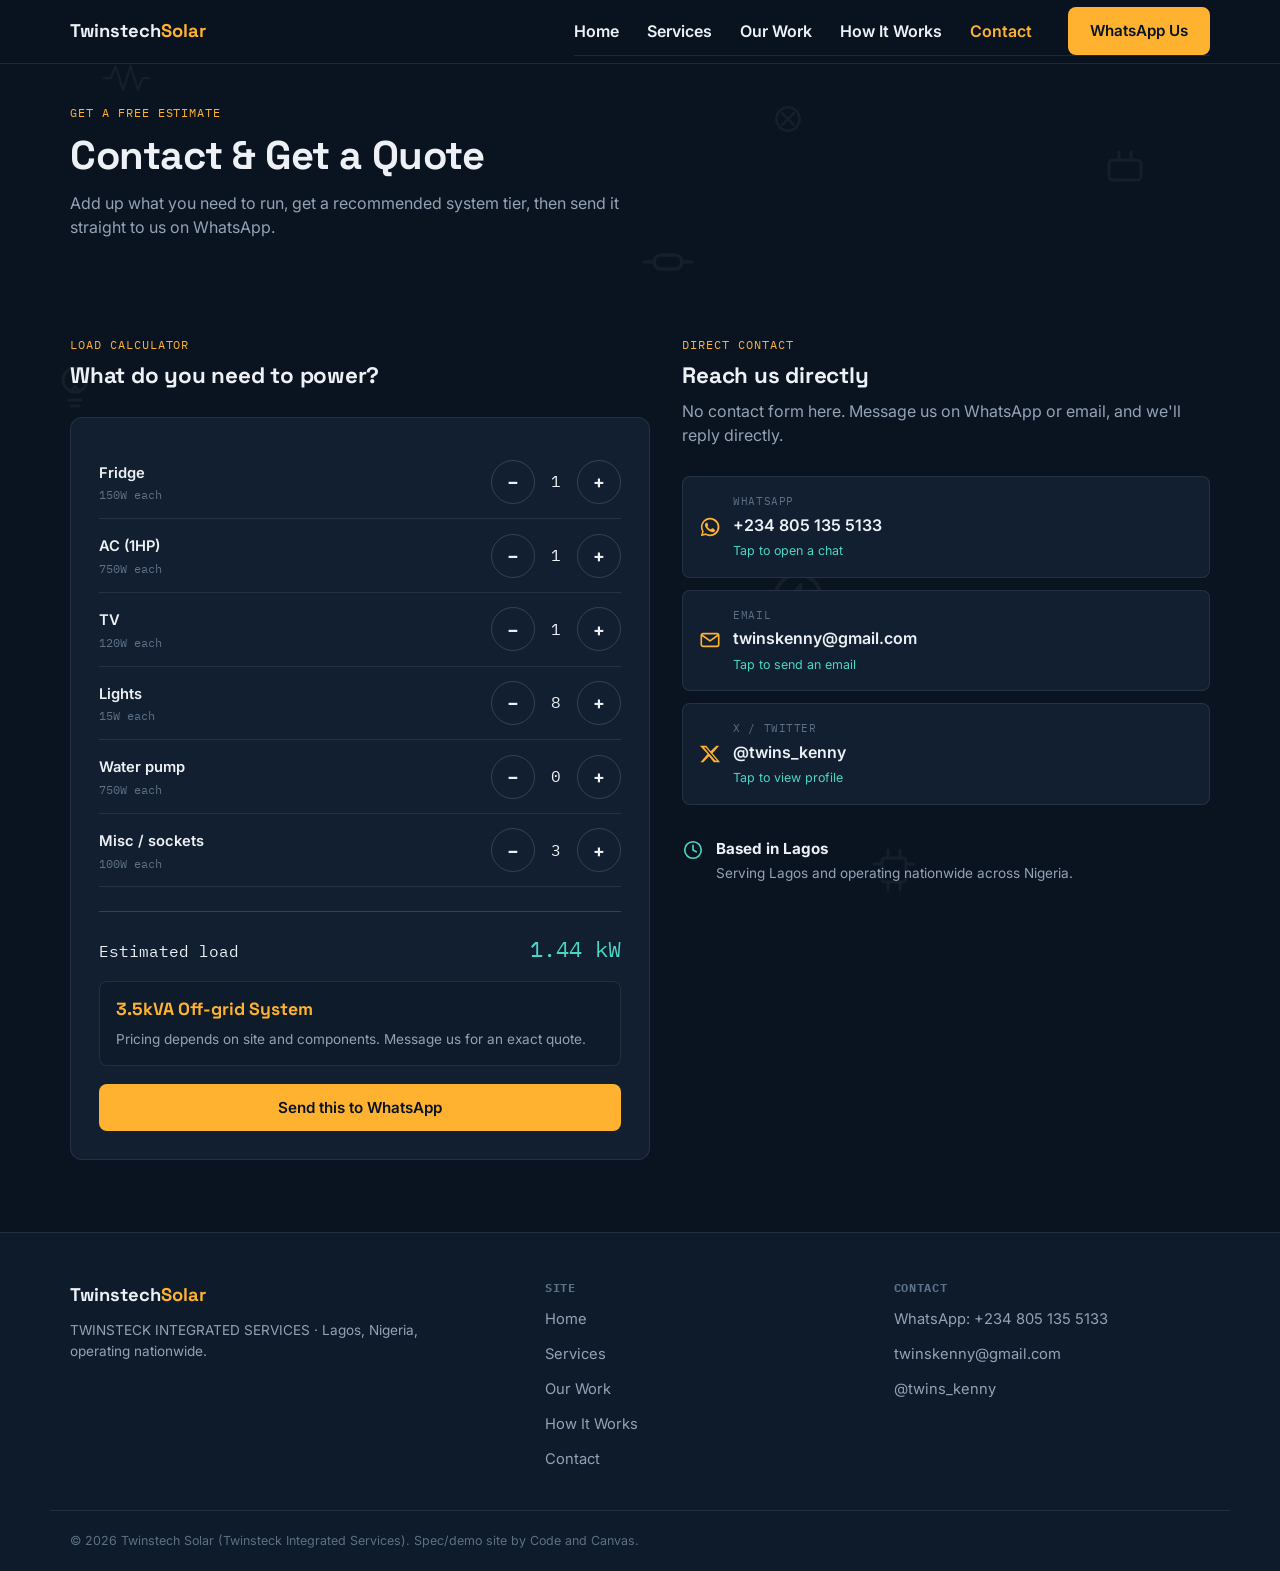
==== contact.html @ 8023ef83 "Initial commit: Twinstech Solar marketing site" ====
<!DOCTYPE html>
<html lang="en">
<head>
<meta charset="UTF-8">
<meta name="viewport" content="width=device-width, initial-scale=1.0">
<title>Contact & Get a Quote | Twinstech Solar</title>
<meta name="description" content="Get a free solar system estimate from Twinstech Solar. Use the load calculator to find your recommended system tier, then message us directly on WhatsApp.">
<link rel="canonical" href="contact.html">

<meta property="og:type" content="website">
<meta property="og:site_name" content="Twinstech Solar">
<meta property="og:title" content="Contact & Get a Quote | Twinstech Solar">
<meta property="og:description" content="Use the load calculator to find your recommended solar system, then message Twinstech Solar directly on WhatsApp.">
<meta name="twitter:card" content="summary">
<meta name="twitter:site" content="@twins_kenny">

<link rel="icon" type="image/svg+xml" href="assets/images/favicon.svg">
<link rel="preconnect" href="https://fonts.googleapis.com">
<link rel="preconnect" href="https://fonts.gstatic.com" crossorigin>
<link href="https://fonts.googleapis.com/css2?family=Space+Grotesk:wght@600;700&family=Inter:wght@400;500;600&family=IBM+Plex+Mono:wght@400;500&display=swap" rel="stylesheet">
<link rel="stylesheet" href="assets/css/styles.css">

<script type="application/ld+json">
{
  "@context": "https://schema.org",
  "@type": "LocalBusiness",
  "name": "Twinstech Solar",
  "alternateName": "Twinsteck Integrated Services",
  "telephone": "+2348051355133",
  "email": "twinskenny@gmail.com",
  "address": { "@type": "PostalAddress", "addressLocality": "Lagos", "addressCountry": "NG" },
  "areaServed": "NG",
  "sameAs": ["https://x.com/twins_kenny"]
}
</script>
</head>
<body>

<div class="bg-doodles" aria-hidden="true">
  <svg class="doodle" style="top:6%;left:8%;" viewBox="0 0 32 20" fill="none" stroke="currentColor" stroke-width="1.5" stroke-linecap="round" stroke-linejoin="round"><path d="M1 10h5l3-8 5 16 5-16 5 16 3-8h5"/></svg>
  <svg class="doodle" style="top:16%;left:86%;" viewBox="0 0 24 24" fill="none" stroke="currentColor" stroke-width="1.5" stroke-linecap="round" stroke-linejoin="round"><rect x="4" y="8" width="16" height="10" rx="2"/><path d="M9 8V4M15 8V4"/></svg>
  <svg class="doodle" style="top:40%;left:4%;" viewBox="0 0 24 24" fill="none" stroke="currentColor" stroke-width="1.5" stroke-linecap="round" stroke-linejoin="round"><circle cx="12" cy="10" r="6"/><path d="M9 20h6M10 23h4M10 16l2-3 2 3"/></svg>
  <svg class="doodle" style="top:55%;left:91%;" viewBox="0 0 24 24" fill="none" stroke="currentColor" stroke-width="1.5" stroke-linecap="round"><path d="M4 12h6M14 12h6"/><path d="M10 4v16M14 4v16"/></svg>
  <svg class="doodle" style="top:70%;left:9%;" viewBox="0 0 24 24" fill="none" stroke="currentColor" stroke-width="1.5" stroke-linecap="round"><path d="M3 12h7M10 12l7-5M17 12h4"/><circle cx="10" cy="12" r="1.4" fill="currentColor" stroke="none"/></svg>
  <svg class="doodle" style="top:80%;left:84%;" viewBox="0 0 24 24" fill="none" stroke="currentColor" stroke-width="1.5" stroke-linecap="round"><circle cx="12" cy="12" r="3"/><path d="M12 2v5M12 17v5M2 12h5M17 12h5"/></svg>
  <svg class="doodle" style="top:90%;left:22%;" viewBox="0 0 40 16" fill="none" stroke="currentColor" stroke-width="1.5" stroke-linecap="round"><path d="M1 8c3-6 5-6 8 0s5 6 8 0 5-6 8 0 5 6 8 0"/></svg>
  <svg class="doodle" style="top:94%;left:68%;" viewBox="0 0 24 24" fill="none" stroke="currentColor" stroke-width="1.5" stroke-linecap="round"><rect x="6" y="6" width="12" height="12" rx="1.5"/><path d="M6 9H2M6 15H2M22 9h-4M22 15h-4M9 6V2M15 6V2M9 22v-4M15 22v-4"/></svg>
  <svg class="doodle" style="top:26%;left:50%;width:56px;height:56px;" viewBox="0 0 24 24" fill="none" stroke="currentColor" stroke-width="1.5" stroke-linecap="round"><rect x="6" y="9" width="12" height="6" rx="3"/><path d="M2 12h4M18 12h4"/></svg>
  <svg class="doodle" style="top:48%;left:44%;width:40px;height:40px;" viewBox="0 0 24 24" fill="none" stroke="currentColor" stroke-width="1.5" stroke-linecap="round" stroke-linejoin="round"><rect x="7" y="4" width="10" height="16" rx="2"/><rect x="10" y="1.5" width="4" height="3" rx="1"/><path d="M9 9h6M9 13h6"/></svg>
  <svg class="doodle" style="top:63%;left:60%;width:60px;height:60px;" viewBox="0 0 24 24" fill="none" stroke="currentColor" stroke-width="1.5" stroke-linecap="round" stroke-linejoin="round"><circle cx="12" cy="12" r="9"/><path d="M13 7l-4 6h3l-1 4 5-7h-3z"/></svg>
  <svg class="doodle" style="top:11%;left:60%;width:40px;height:40px;" viewBox="0 0 24 24" fill="none" stroke="currentColor" stroke-width="1.5" stroke-linecap="round" stroke-linejoin="round"><circle cx="12" cy="12" r="7"/><path d="M8.5 8.5l7 7M8.5 15.5l7-7"/></svg>
</div>

<header class="site-header">
  <div class="container header-inner">
    <a href="index.html" class="wordmark">Twinstech<span class="wordmark-accent">Solar</span></a>
    <nav class="main-nav">
      <button class="nav-toggle" id="nav-toggle" aria-expanded="false" aria-controls="nav-menu" aria-label="Toggle menu">
        <span></span><span></span><span></span>
      </button>
      <ul class="nav-menu" id="nav-menu">
        <li><a href="index.html">Home</a></li>
        <li><a href="services.html">Services</a></li>
        <li><a href="our-work.html">Our Work</a></li>
        <li><a href="how-it-works.html">How It Works</a></li>
        <li><a href="contact.html" class="is-active">Contact</a></li>
        <li><a class="btn btn-whatsapp header-cta" href="https://wa.me/2348051355133" target="_blank" rel="noopener">WhatsApp Us</a></li>
      </ul>
    </nav>
  </div>
</header>

<main>

  <section class="page-hero">
    <div class="container">
      <div class="eyebrow">Get a free estimate</div>
      <h1>Contact & Get a Quote</h1>
      <p>Add up what you need to run, get a recommended system tier, then send it straight to us on WhatsApp.</p>
    </div>
  </section>

  <section>
    <div class="container">
      <div class="hero-grid" style="align-items:start;">

        <div>
          <div class="section-head">
            <div class="eyebrow mono">Load calculator</div>
            <h2 style="font-size:1.4rem;">What do you need to power?</h2>
          </div>

          <div class="calculator" id="calculator" data-phone="2348051355133">

            <div class="calc-row" data-key="fridge" data-watt="150" data-min="0" data-max="20">
              <div>
                <span class="calc-label">Fridge</span>
                <span class="calc-watt">150W each</span>
              </div>
              <div class="stepper">
                <button class="stepper-btn" data-action="dec" aria-label="Decrease fridge count">−</button>
                <span class="stepper-count" data-count>1</span>
                <button class="stepper-btn" data-action="inc" aria-label="Increase fridge count">+</button>
              </div>
            </div>

            <div class="calc-row" data-key="ac" data-watt="750" data-min="0" data-max="20">
              <div>
                <span class="calc-label">AC (1HP)</span>
                <span class="calc-watt">750W each</span>
              </div>
              <div class="stepper">
                <button class="stepper-btn" data-action="dec" aria-label="Decrease AC count">−</button>
                <span class="stepper-count" data-count>1</span>
                <button class="stepper-btn" data-action="inc" aria-label="Increase AC count">+</button>
              </div>
            </div>

            <div class="calc-row" data-key="tv" data-watt="120" data-min="0" data-max="20">
              <div>
                <span class="calc-label">TV</span>
                <span class="calc-watt">120W each</span>
              </div>
              <div class="stepper">
                <button class="stepper-btn" data-action="dec" aria-label="Decrease TV count">−</button>
                <span class="stepper-count" data-count>1</span>
                <button class="stepper-btn" data-action="inc" aria-label="Increase TV count">+</button>
              </div>
            </div>

            <div class="calc-row" data-key="light" data-watt="15" data-min="0" data-max="40">
              <div>
                <span class="calc-label">Lights</span>
                <span class="calc-watt">15W each</span>
              </div>
              <div class="stepper">
                <button class="stepper-btn" data-action="dec" aria-label="Decrease light count">−</button>
                <span class="stepper-count" data-count>8</span>
                <button class="stepper-btn" data-action="inc" aria-label="Increase light count">+</button>
              </div>
            </div>

            <div class="calc-row" data-key="pump" data-watt="750" data-min="0" data-max="10">
              <div>
                <span class="calc-label">Water pump</span>
                <span class="calc-watt">750W each</span>
              </div>
              <div class="stepper">
                <button class="stepper-btn" data-action="dec" aria-label="Decrease pump count">−</button>
                <span class="stepper-count" data-count>0</span>
                <button class="stepper-btn" data-action="inc" aria-label="Increase pump count">+</button>
              </div>
            </div>

            <div class="calc-row" data-key="misc" data-watt="100" data-min="0" data-max="20">
              <div>
                <span class="calc-label">Misc / sockets</span>
                <span class="calc-watt">100W each</span>
              </div>
              <div class="stepper">
                <button class="stepper-btn" data-action="dec" aria-label="Decrease misc count">−</button>
                <span class="stepper-count" data-count>3</span>
                <button class="stepper-btn" data-action="inc" aria-label="Increase misc count">+</button>
              </div>
            </div>

            <div class="calc-result">
              <div class="calc-result-total">
                <span>Estimated load</span>
                <span class="val mono"><span data-total-kw>0</span> kW</span>
              </div>
              <div class="calc-result-tier">
                <div class="tier-name" data-tier-name></div>
                <div class="tier-note" data-tier-note></div>
              </div>
              <a class="btn btn-primary btn-block" data-wa-link href="https://wa.me/2348051355133" target="_blank" rel="noopener">Send this to WhatsApp</a>
            </div>

          </div>
        </div>

        <div>
          <div class="section-head">
            <div class="eyebrow mono">Direct contact</div>
            <h2 style="font-size:1.4rem;">Reach us directly</h2>
            <p>No contact form here. Message us on WhatsApp or email, and we'll reply directly.</p>
          </div>

          <div class="contact-links">
            <a class="contact-link" href="https://wa.me/2348051355133" target="_blank" rel="noopener">
              <svg viewBox="0 0 24 24" fill="currentColor"><path d="M12 2a10 10 0 0 0-8.6 15L2 22l5.2-1.4A10 10 0 1 0 12 2Zm0 18.2a8.2 8.2 0 0 1-4.2-1.2l-.3-.2-3.1.8.8-3-.2-.3A8.2 8.2 0 1 1 12 20.2Zm4.5-6.1c-.2-.1-1.5-.7-1.7-.8-.2-.1-.4-.1-.6.1s-.7.8-.9 1c-.2.2-.3.2-.6.1a6.7 6.7 0 0 1-2-1.2 7.4 7.4 0 0 1-1.4-1.7c-.1-.2 0-.4.1-.5l.4-.5c.1-.1.2-.3.2-.4a.5.5 0 0 0 0-.5c-.1-.1-.6-1.4-.8-1.9-.2-.5-.4-.4-.6-.4h-.5a1 1 0 0 0-.7.3 3 3 0 0 0-.9 2.2c0 1.3.9 2.6 1.1 2.8.1.2 2 3 4.7 4.2a8 8 0 0 0 1.6.6 3.8 3.8 0 0 0 1.7.1c.5-.1 1.5-.6 1.7-1.2.2-.6.2-1.1.2-1.2-.1-.1-.3-.2-.5-.3Z"/></svg>
              <div>
                <span class="cl-label">WhatsApp</span>
                <span class="cl-value">+234 805 135 5133</span>
                <span class="cl-action">Tap to open a chat</span>
              </div>
            </a>
            <a class="contact-link" href="mailto:twinskenny@gmail.com">
              <svg viewBox="0 0 24 24" fill="none" stroke="currentColor" stroke-width="1.8" stroke-linecap="round" stroke-linejoin="round"><rect x="2.5" y="5" width="19" height="14" rx="2"/><path d="m3 6.5 9 6.5 9-6.5"/></svg>
              <div>
                <span class="cl-label">Email</span>
                <span class="cl-value">twinskenny@gmail.com</span>
                <span class="cl-action">Tap to send an email</span>
              </div>
            </a>
            <a class="contact-link" href="https://x.com/twins_kenny" target="_blank" rel="noopener">
              <svg viewBox="0 0 24 24" fill="currentColor"><path d="M18.9 3H22l-7.3 8.3L23 21h-6.8l-5.3-6.6L4.7 21H1.6l7.8-8.9L1 3h6.9l4.8 6.1L18.9 3Zm-1.2 16h1.9L7.4 5H5.4l12.3 14Z"/></svg>
              <div>
                <span class="cl-label">X / Twitter</span>
                <span class="cl-value">@twins_kenny</span>
                <span class="cl-action">Tap to view profile</span>
              </div>
            </a>
          </div>

          <div class="trust-item mt-32">
            <svg viewBox="0 0 24 24" fill="none" stroke="currentColor" stroke-width="1.8" stroke-linecap="round" stroke-linejoin="round"><circle cx="12" cy="12" r="9"/><path d="M12 7v5l3.5 2"/></svg>
            <div><strong>Based in Lagos</strong><span>Serving Lagos and operating nationwide across Nigeria.</span></div>
          </div>
        </div>

      </div>
    </div>
  </section>

</main>

<footer class="site-footer">
  <div class="container footer-inner">
    <div class="footer-brand">
      <a href="index.html" class="wordmark">Twinstech<span class="wordmark-accent">Solar</span></a>
      <p>TWINSTECK INTEGRATED SERVICES · Lagos, Nigeria, operating nationwide.</p>
    </div>
    <div class="footer-cols">
      <div class="footer-links">
        <h3>Site</h3>
        <ul>
          <li><a href="index.html">Home</a></li>
          <li><a href="services.html">Services</a></li>
          <li><a href="our-work.html">Our Work</a></li>
          <li><a href="how-it-works.html">How It Works</a></li>
          <li><a href="contact.html">Contact</a></li>
        </ul>
      </div>
      <div class="footer-contact">
        <h3>Contact</h3>
        <ul>
          <li><a href="https://wa.me/2348051355133" target="_blank" rel="noopener">WhatsApp: +234 805 135 5133</a></li>
          <li><a href="mailto:twinskenny@gmail.com">twinskenny@gmail.com</a></li>
          <li><a href="https://x.com/twins_kenny" target="_blank" rel="noopener">@twins_kenny</a></li>
        </ul>
      </div>
    </div>
  </div>
  <div class="container footer-bottom">
    <p>&copy; 2026 Twinstech Solar (Twinsteck Integrated Services). Spec/demo site by Code and Canvas.</p>
  </div>
</footer>

<a href="https://wa.me/2348051355133" class="sticky-whatsapp" target="_blank" rel="noopener">
  <svg viewBox="0 0 24 24" fill="currentColor"><path d="M12 2a10 10 0 0 0-8.6 15L2 22l5.2-1.4A10 10 0 1 0 12 2Zm0 18.2a8.2 8.2 0 0 1-4.2-1.2l-.3-.2-3.1.8.8-3-.2-.3A8.2 8.2 0 1 1 12 20.2Zm4.5-6.1c-.2-.1-1.5-.7-1.7-.8-.2-.1-.4-.1-.6.1s-.7.8-.9 1c-.2.2-.3.2-.6.1a6.7 6.7 0 0 1-2-1.2 7.4 7.4 0 0 1-1.4-1.7c-.1-.2 0-.4.1-.5l.4-.5c.1-.1.2-.3.2-.4a.5.5 0 0 0 0-.5c-.1-.1-.6-1.4-.8-1.9-.2-.5-.4-.4-.6-.4h-.5a1 1 0 0 0-.7.3 3 3 0 0 0-.9 2.2c0 1.3.9 2.6 1.1 2.8.1.2 2 3 4.7 4.2a8 8 0 0 0 1.6.6 3.8 3.8 0 0 0 1.7.1c.5-.1 1.5-.6 1.7-1.2.2-.6.2-1.1.2-1.2-.1-.1-.3-.2-.5-.3Z"/></svg>
  Chat on WhatsApp
</a>

<script src="assets/js/main.js"></script>
</body>
</html>
---- assets/css/styles.css ----
/* ===== Reset ===== */
*, *::before, *::after { box-sizing: border-box; }
html, body, h1, h2, h3, h4, p, ul, ol, li, figure, blockquote { margin: 0; padding: 0; }
ul, ol { list-style: none; }
img, svg { display: block; max-width: 100%; }
a { color: inherit; text-decoration: none; }
button { font: inherit; color: inherit; background: none; border: 0; cursor: pointer; }
input { font: inherit; }

/* ===== Tokens ===== */
:root {
  --night:       #0A1420;
  --night-2:     #0D1B2B;
  --panel:       #111F30;
  --panel-2:     #16283C;
  --line:        rgba(237,241,245,0.09);
  --line-strong: rgba(237,241,245,0.16);
  --amber:       #FFB230;
  --amber-deep:  #E8940F;
  --teal:        #48D6C6;
  --red:         #FF6B5E;
  --text:        #EDF1F5;
  --text-dim:    #93A2B6;
  --text-dimmer: #5E7086;

  --font-head: 'Space Grotesk', sans-serif;
  --font-body: 'Inter', sans-serif;
  --font-mono: 'IBM Plex Mono', monospace;

  --header-h: 64px;
  --sticky-wa-h: 56px;
  --radius: 12px;
  --radius-sm: 8px;
}

html { scroll-behavior: smooth; }

body {
  background: var(--night);
  color: var(--text);
  font-family: var(--font-body);
  font-size: 16px;
  line-height: 1.55;
  -webkit-font-smoothing: antialiased;
  padding-top: var(--header-h);
  padding-bottom: var(--sticky-wa-h);
}

@media (min-width: 820px) {
  body { padding-bottom: 0; }
}

h1, h2, h3, h4 {
  font-family: var(--font-head);
  font-weight: 700;
  line-height: 1.15;
  letter-spacing: -0.01em;
}

.eyebrow {
  font-family: var(--font-mono);
  font-size: 0.75rem;
  letter-spacing: 0.08em;
  text-transform: uppercase;
  color: var(--amber);
}

.mono { font-family: var(--font-mono); }

.container {
  width: 100%;
  max-width: 1180px;
  margin: 0 auto;
  padding: 0 20px;
}

section { padding: 48px 0; }

@media (min-width: 768px) {
  section { padding: 72px 0; }
}

.section-head { margin-bottom: 28px; max-width: 640px; }
.section-head h2 { font-size: 1.6rem; margin-top: 8px; }
.section-head p { color: var(--text-dim); margin-top: 10px; }

@media (min-width: 768px) {
  .section-head h2 { font-size: 2.1rem; }
}

/* ===== Buttons ===== */
.btn {
  display: inline-flex;
  align-items: center;
  justify-content: center;
  gap: 8px;
  min-height: 44px;
  padding: 12px 22px;
  border-radius: var(--radius-sm);
  font-weight: 600;
  font-size: 0.95rem;
  white-space: nowrap;
}

.btn-primary {
  background: var(--amber);
  color: var(--night);
}
.btn-primary:hover, .btn-primary:focus-visible { background: var(--amber-deep); }

.btn-ghost {
  background: transparent;
  border: 1px solid var(--line-strong);
  color: var(--text);
}
.btn-ghost:hover, .btn-ghost:focus-visible { border-color: var(--teal); color: var(--teal); }

.btn-whatsapp {
  background: var(--amber);
  color: var(--night);
}

.btn-block { width: 100%; }

/* ===== Background doodles ===== */
.bg-doodles {
  position: fixed;
  inset: 0;
  z-index: -1;
  pointer-events: none;
  overflow: hidden;
}
.bg-doodles .doodle {
  position: absolute;
  width: 48px;
  height: 48px;
  color: var(--text);
  opacity: 0.05;
}

/* ===== Header ===== */
.site-header {
  position: fixed;
  top: 0; left: 0; right: 0;
  height: var(--header-h);
  border-bottom: 1px solid var(--line);
  z-index: 100;
}
.site-header::before {
  content: '';
  position: absolute;
  inset: 0;
  background: rgba(10,20,32,0.92);
  backdrop-filter: blur(8px);
  z-index: -1;
}

.header-inner {
  height: 100%;
  display: flex;
  align-items: center;
  justify-content: space-between;
}

.wordmark {
  font-family: var(--font-head);
  font-weight: 700;
  font-size: 1.15rem;
  color: var(--text);
  white-space: nowrap;
}
.wordmark-accent { color: var(--amber); }

.nav-toggle {
  display: flex;
  flex-direction: column;
  justify-content: center;
  gap: 5px;
  width: 44px;
  height: 44px;
  align-items: center;
}
.nav-toggle span {
  display: block;
  width: 22px;
  height: 2px;
  background: var(--text);
  transition: transform .2s ease, opacity .2s ease;
}
.nav-toggle[aria-expanded="true"] span:nth-child(1) { transform: translateY(7px) rotate(45deg); }
.nav-toggle[aria-expanded="true"] span:nth-child(2) { opacity: 0; }
.nav-toggle[aria-expanded="true"] span:nth-child(3) { transform: translateY(-7px) rotate(-45deg); }

.main-nav { display: flex; align-items: center; }

.nav-menu {
  position: fixed;
  top: var(--header-h);
  left: 0; right: 0;
  max-height: calc(100vh - var(--header-h) - var(--sticky-wa-h));
  background: var(--night-2);
  display: flex;
  flex-direction: column;
  padding: 12px 20px 24px;
  gap: 4px;
  overflow-y: auto;
  border-bottom: 1px solid var(--line);
  transform: translateX(100%);
  transition: transform .25s ease;
}
.nav-menu.is-open { transform: translateX(0); }

.nav-menu a {
  display: block;
  padding: 14px 4px;
  min-height: 44px;
  display: flex;
  align-items: center;
  font-weight: 600;
  border-bottom: 1px solid var(--line);
}
.nav-menu a.is-active { color: var(--amber); }

.nav-menu a.header-cta {
  padding: 12px 22px;
  border-bottom: 0;
}
.nav-menu .header-cta { margin-top: 16px; }

@media (min-width: 820px) {
  body { padding-bottom: 0; }
  .nav-toggle { display: none; }
  .nav-menu {
    position: static;
    flex-direction: row;
    align-items: center;
    background: none;
    padding: 0;
    gap: 28px;
    transform: none;
    overflow: visible;
  }
  .nav-menu a:not(.header-cta) {
    border-bottom: 0;
    padding: 0;
    min-height: auto;
  }
  .nav-menu .header-cta { margin-top: 0; margin-left: 8px; }
}

/* ===== Sticky WhatsApp bar (mobile) ===== */
.sticky-whatsapp {
  position: fixed;
  bottom: 0; left: 0; right: 0;
  height: var(--sticky-wa-h);
  background: var(--amber);
  color: var(--night);
  display: flex;
  align-items: center;
  justify-content: center;
  gap: 10px;
  font-weight: 700;
  z-index: 100;
  border-top: 1px solid var(--amber-deep);
}
.sticky-whatsapp svg { width: 20px; height: 20px; }

@media (min-width: 820px) {
  .sticky-whatsapp { display: none; }
}

/* ===== Hero ===== */
.hero {
  padding-top: 40px;
  padding-bottom: 40px;
}
.hero-grid {
  display: grid;
  gap: 32px;
}
.hero h1 {
  font-size: 2.1rem;
  margin-top: 10px;
}
.hero-sub {
  color: var(--text-dim);
  margin-top: 14px;
  font-size: 1.05rem;
  max-width: 46ch;
}
.hero-ctas {
  display: flex;
  flex-wrap: wrap;
  gap: 12px;
  margin-top: 24px;
}

@media (min-width: 768px) {
  .hero h1 { font-size: 3rem; }
  .hero-grid { grid-template-columns: 1.1fr 1fr; align-items: center; }
}

/* ===== Featured project card (hero visual) ===== */
.featured-card {
  background: var(--panel);
  border: 1px solid var(--line);
  border-radius: var(--radius);
  overflow: hidden;
}
.featured-card .badge-row {
  display: flex;
  justify-content: space-between;
  align-items: center;
  padding: 14px 16px;
  border-top: 1px solid var(--line);
}

/* ===== Photo placeholder ===== */
.photo-placeholder {
  position: relative;
  display: flex;
  flex-direction: column;
  align-items: center;
  justify-content: center;
  gap: 8px;
  text-align: center;
  aspect-ratio: 4 / 3;
  border: 1.5px dashed var(--line-strong);
  border-radius: var(--radius-sm);
  background: var(--night-2);
  color: var(--text-dimmer);
  padding: 16px;
}
.photo-placeholder svg { width: 28px; height: 28px; color: var(--text-dimmer); }
.photo-placeholder .ph-caption {
  font-family: var(--font-mono);
  font-size: 0.7rem;
  line-height: 1.4;
  color: var(--text-dimmer);
}
.photo-placeholder .ph-tag {
  font-family: var(--font-mono);
  font-size: 0.62rem;
  letter-spacing: 0.06em;
  text-transform: uppercase;
  color: var(--text-dimmer);
  border: 1px solid var(--line-strong);
  border-radius: 100px;
  padding: 2px 8px;
  position: absolute;
  top: 10px;
  left: 10px;
}

.photo-gallery {
  display: grid;
  grid-template-columns: repeat(3, 1fr);
  gap: 8px;
}
.photo-gallery .photo-placeholder { aspect-ratio: 1 / 1; padding: 8px; }
.photo-gallery .photo-placeholder svg { width: 18px; height: 18px; }
.photo-gallery .ph-caption { display: none; }

/* ===== Trust strip ===== */
.trust-strip {
  padding: 28px 0;
  border-top: 1px solid var(--line);
  border-bottom: 1px solid var(--line);
}
.trust-grid {
  display: grid;
  grid-template-columns: 1fr;
  gap: 20px;
}
.trust-item {
  display: flex;
  gap: 12px;
  align-items: flex-start;
}
.trust-item svg { width: 22px; height: 22px; color: var(--teal); flex-shrink: 0; margin-top: 2px; }
.trust-item strong { display: block; font-size: 0.95rem; }
.trust-item span { color: var(--text-dim); font-size: 0.85rem; }

@media (min-width: 640px) {
  .trust-grid { grid-template-columns: repeat(2, 1fr); }
}
@media (min-width: 1024px) {
  .trust-grid { grid-template-columns: repeat(4, 1fr); }
}

/* ===== Breaker panel service grid ===== */
.breaker-panel {
  display: flex;
  flex-direction: column;
  gap: 10px;
}

.breaker-row {
  background: var(--panel);
  border: 1px solid var(--line);
  border-radius: var(--radius-sm);
  overflow: hidden;
}

.breaker-row-head {
  width: 100%;
  display: flex;
  align-items: center;
  gap: 14px;
  padding: 16px;
  min-height: 44px;
  text-align: left;
}

.breaker-num {
  font-family: var(--font-mono);
  font-size: 0.7rem;
  color: var(--text-dimmer);
  width: 22px;
  flex-shrink: 0;
}

.breaker-icon {
  width: 22px;
  height: 22px;
  color: var(--amber);
  flex-shrink: 0;
}

.breaker-thumb {
  width: 44px;
  height: 44px;
  border: 1px dashed var(--line-strong);
  border-radius: 6px;
  background: var(--night-2);
  color: var(--amber);
  display: flex;
  align-items: center;
  justify-content: center;
  flex-shrink: 0;
  overflow: hidden;
}
.breaker-thumb svg { width: 22px; height: 22px; }
.breaker-thumb img { width: 100%; height: 100%; object-fit: cover; }

.breaker-label {
  flex: 1;
  font-weight: 600;
  font-size: 0.98rem;
}

.breaker-switch {
  position: relative;
  width: 40px;
  height: 22px;
  border-radius: 100px;
  background: var(--amber);
  flex-shrink: 0;
}
.breaker-switch::after {
  content: '';
  position: absolute;
  top: 2px; right: 2px;
  width: 18px; height: 18px;
  border-radius: 50%;
  background: var(--night);
}

.breaker-chevron {
  width: 16px;
  height: 16px;
  color: var(--text-dimmer);
  transition: transform .2s ease;
  flex-shrink: 0;
}
.breaker-row[data-open="true"] .breaker-chevron { transform: rotate(180deg); }

.breaker-row-body {
  max-height: 0;
  overflow: hidden;
  transition: max-height .25s ease;
}
.breaker-row[data-open="true"] .breaker-row-body {
  max-height: 400px;
}
.breaker-row-body-inner {
  padding: 0 16px 18px 52px;
  color: var(--text-dim);
  font-size: 0.92rem;
}
.breaker-row-body-inner .breaker-tags {
  margin-top: 10px;
  display: flex;
  flex-wrap: wrap;
  gap: 6px;
}
.breaker-tag {
  font-family: var(--font-mono);
  font-size: 0.68rem;
  color: var(--teal);
  border: 1px solid var(--line-strong);
  border-radius: 100px;
  padding: 3px 9px;
}

.services-more {
  margin-top: 24px;
}

/* ===== Why grid ===== */
.why-grid {
  display: grid;
  grid-template-columns: 1fr;
  gap: 16px;
}
.why-card {
  background: var(--panel);
  border: 1px solid var(--line);
  border-radius: var(--radius);
  padding: 20px;
}
.why-card svg { width: 26px; height: 26px; color: var(--amber); }
.why-card h3 { font-size: 1.02rem; margin-top: 14px; }
.why-card p { color: var(--text-dim); font-size: 0.9rem; margin-top: 8px; }

@media (min-width: 640px) {
  .why-grid { grid-template-columns: repeat(2, 1fr); }
}
@media (min-width: 1024px) {
  .why-grid { grid-template-columns: repeat(4, 1fr); }
}

/* ===== Project cards ===== */
.project-grid {
  display: grid;
  grid-template-columns: 1fr;
  gap: 20px;
}
@media (min-width: 720px) {
  .project-grid { grid-template-columns: repeat(2, 1fr); }
}
@media (min-width: 1080px) {
  .project-grid.project-grid-3 { grid-template-columns: repeat(3, 1fr); }
}

.project-card {
  background: var(--panel);
  border: 1px solid var(--line);
  border-radius: var(--radius);
  overflow: hidden;
}
.project-card-body { padding: 18px; }
.project-loc {
  display: flex;
  justify-content: space-between;
  align-items: baseline;
  gap: 10px;
}
.project-loc h3 { font-size: 1.05rem; }
.project-badge {
  font-family: var(--font-mono);
  font-size: 0.72rem;
  color: var(--night);
  background: var(--amber);
  border-radius: 100px;
  padding: 3px 10px;
  white-space: nowrap;
}
.project-type {
  color: var(--text-dim);
  font-size: 0.85rem;
  margin-top: 2px;
}
.project-note {
  margin-top: 10px;
  font-size: 0.85rem;
  color: var(--teal);
  border-left: 2px solid var(--teal);
  padding-left: 10px;
}

/* ===== Spec-sheet log rows ===== */
.spec-sheet {
  margin-top: 14px;
  border-top: 1px solid var(--line);
  font-family: var(--font-mono);
  font-size: 0.8rem;
}
.spec-row {
  display: flex;
  justify-content: space-between;
  gap: 12px;
  padding: 8px 0;
  border-bottom: 1px solid var(--line);
  color: var(--text-dim);
}
.spec-row span:first-child { color: var(--text-dimmer); }
.spec-row span:last-child { color: var(--text); text-align: right; }

/* ===== Testimonials ===== */
.testimonial-grid {
  display: grid;
  grid-template-columns: 1fr;
  gap: 16px;
}
@media (min-width: 720px) {
  .testimonial-grid { grid-template-columns: repeat(3, 1fr); }
}
.testimonial-card {
  background: var(--panel-2);
  border: 1px dashed var(--line-strong);
  border-radius: var(--radius);
  padding: 20px;
}
.testimonial-quote {
  color: var(--text-dim);
  font-style: italic;
  font-size: 0.92rem;
}
.testimonial-who {
  display: flex;
  align-items: center;
  gap: 10px;
  margin-top: 16px;
}
.testimonial-avatar {
  width: 36px; height: 36px;
  border-radius: 50%;
  border: 1.5px dashed var(--line-strong);
  display: flex;
  align-items: center;
  justify-content: center;
  font-family: var(--font-mono);
  font-size: 0.7rem;
  color: var(--text-dimmer);
  flex-shrink: 0;
}
.testimonial-name {
  font-family: var(--font-mono);
  font-size: 0.75rem;
  color: var(--text-dimmer);
}

/* ===== CTA band ===== */
.cta-band {
  background: var(--panel);
  border: 1px solid var(--line);
  border-radius: var(--radius);
  padding: 36px 24px;
  text-align: center;
}
.cta-band h2 { font-size: 1.5rem; }
.cta-band p { color: var(--text-dim); margin-top: 10px; }
.cta-band .btn { margin-top: 20px; }

/* ===== Open items / to-confirm ===== */
.to-confirm {
  display: inline-block;
  font-family: var(--font-mono);
  font-size: 0.72rem;
  letter-spacing: 0.02em;
  color: var(--red);
  border: 1px solid rgba(255,107,94,0.35);
  background: rgba(255,107,94,0.08);
  border-radius: 4px;
  padding: 2px 8px;
  margin-left: 4px;
  white-space: nowrap;
  flex-shrink: 0;
}

/* ===== Open items (How It Works) ===== */
.open-items {
  display: flex;
  flex-direction: column;
  gap: 14px;
  max-width: 640px;
}
.open-item {
  background: var(--panel-2);
  border: 1px dashed var(--line-strong);
  border-radius: var(--radius);
  padding: 18px;
}
.open-item-head {
  display: flex;
  align-items: center;
  justify-content: space-between;
  gap: 10px;
}
.open-item-head h3 { font-size: 0.98rem; }
.open-item p {
  color: var(--text-dim);
  font-size: 0.88rem;
  margin-top: 8px;
}

/* ===== Process steps (How It Works) ===== */
.steps {
  display: flex;
  flex-direction: column;
  gap: 0;
}
.step {
  display: grid;
  grid-template-columns: 40px 1fr;
  gap: 16px;
  padding-bottom: 28px;
  position: relative;
}
.step:not(:last-child)::before {
  content: '';
  position: absolute;
  left: 19px;
  top: 40px;
  bottom: 0;
  width: 2px;
  background: var(--line-strong);
}
.step-num {
  width: 40px; height: 40px;
  border-radius: 50%;
  background: var(--panel);
  border: 1px solid var(--amber);
  color: var(--amber);
  font-family: var(--font-mono);
  font-weight: 600;
  display: flex;
  align-items: center;
  justify-content: center;
  flex-shrink: 0;
  z-index: 1;
}
.step h3 { font-size: 1.05rem; padding-top: 8px; }
.step p { color: var(--text-dim); margin-top: 6px; font-size: 0.92rem; }

.how-grid {
  display: grid;
  grid-template-columns: 1fr;
  gap: 40px;
  align-items: start;
}
.roadmap { display: none; }

@media (min-width: 1024px) {
  .how-grid { grid-template-columns: 1fr 1fr; }
  .roadmap {
    display: block;
    position: relative;
    height: 640px;
  }
}

.roadmap-path {
  position: absolute;
  inset: 0;
  width: 100%;
  height: 100%;
}

.roadmap-node {
  position: absolute;
  transform: translate(-50%, -50%);
  display: flex;
  align-items: center;
  gap: 10px;
}
.roadmap-node.right { flex-direction: row-reverse; }

.roadmap-num {
  width: 32px; height: 32px;
  border-radius: 50%;
  background: var(--panel);
  border: 1px solid var(--amber);
  color: var(--amber);
  font-weight: 600;
  font-size: 0.85rem;
  display: flex;
  align-items: center;
  justify-content: center;
  flex-shrink: 0;
}
.roadmap-label {
  font-family: var(--font-mono);
  font-size: 0.72rem;
  color: var(--text-dim);
  white-space: nowrap;
  background: var(--night);
  padding: 3px 8px;
  border-radius: 4px;
  border: 1px solid var(--line);
}

/* ===== Calculator ===== */
.calculator {
  background: var(--panel);
  border: 1px solid var(--line);
  border-radius: var(--radius);
  padding: 20px;
}
@media (min-width: 640px) {
  .calculator { padding: 28px; }
}

.calc-row {
  display: flex;
  align-items: center;
  justify-content: space-between;
  gap: 12px;
  padding: 14px 0;
  border-bottom: 1px solid var(--line);
}
.calc-row:last-of-type { border-bottom: 0; }
.calc-label { font-weight: 600; font-size: 0.92rem; }
.calc-watt {
  display: block;
  font-family: var(--font-mono);
  font-size: 0.72rem;
  color: var(--text-dimmer);
  margin-top: 2px;
}
.stepper {
  display: flex;
  align-items: center;
  gap: 10px;
  flex-shrink: 0;
}
.stepper-btn {
  width: 44px; height: 44px;
  min-height: 44px;
  border-radius: 50%;
  border: 1px solid var(--line-strong);
  font-size: 1.1rem;
  font-weight: 700;
  display: flex;
  align-items: center;
  justify-content: center;
  flex-shrink: 0;
}
.stepper-btn:active { background: var(--panel-2); }
.stepper-count {
  font-family: var(--font-mono);
  font-size: 1rem;
  width: 22px;
  text-align: center;
}

.calc-result {
  margin-top: 24px;
  padding-top: 20px;
  border-top: 1px solid var(--line-strong);
}
.calc-result-total {
  display: flex;
  justify-content: space-between;
  align-items: baseline;
  font-family: var(--font-mono);
}
.calc-result-total .val { font-size: 1.4rem; color: var(--teal); }
.calc-result-tier {
  margin-top: 14px;
  background: var(--night-2);
  border: 1px solid var(--line);
  border-radius: var(--radius-sm);
  padding: 14px 16px;
}
.calc-result-tier .tier-name { font-family: var(--font-head); font-weight: 700; color: var(--amber); font-size: 1.1rem; }
.calc-result-tier .tier-note { color: var(--text-dim); font-size: 0.85rem; margin-top: 6px; }
.calc-result .btn { margin-top: 18px; }

/* ===== Contact links ===== */
.contact-links {
  display: flex;
  flex-direction: column;
  gap: 12px;
}
.contact-link {
  display: flex;
  align-items: center;
  gap: 12px;
  background: var(--panel);
  border: 1px solid var(--line);
  border-radius: var(--radius-sm);
  padding: 16px;
  min-height: 44px;
}
.contact-link svg { width: 22px; height: 22px; color: var(--amber); flex-shrink: 0; }
.contact-link .cl-label { display: block; font-family: var(--font-mono); font-size: 0.7rem; color: var(--text-dimmer); text-transform: uppercase; letter-spacing: 0.05em; }
.contact-link .cl-value { display: block; font-weight: 600; margin-top: 2px; }
.contact-link .cl-action { display: block; font-size: 0.78rem; color: var(--teal); margin-top: 4px; }

/* ===== Footer ===== */
.site-footer {
  border-top: 1px solid var(--line);
  padding: 48px 0 20px;
  background: var(--night-2);
}
.footer-inner {
  display: grid;
  grid-template-columns: 1fr;
  gap: 28px;
}
.footer-cols {
  display: grid;
  grid-template-columns: 1fr 1fr;
  gap: 16px;
}
.footer-brand p {
  color: var(--text-dim);
  font-size: 0.85rem;
  margin-top: 10px;
  max-width: 40ch;
}
.footer-links h3, .footer-contact h3 {
  font-family: var(--font-mono);
  font-size: 0.66rem;
  text-transform: uppercase;
  letter-spacing: 0.06em;
  color: var(--text-dimmer);
  margin-bottom: 10px;
}
.footer-links ul, .footer-contact ul {
  display: flex;
  flex-direction: column;
  gap: 8px;
}
.footer-links a, .footer-contact a { color: var(--text-dim); font-size: 0.82rem; }
.footer-links a:hover, .footer-contact a:hover { color: var(--teal); }

.footer-bottom {
  margin-top: 40px;
  padding-top: 20px;
  border-top: 1px solid var(--line);
  color: var(--text-dimmer);
  font-size: 0.78rem;
}

@media (min-width: 720px) {
  .footer-inner { grid-template-columns: 1.4fr 1fr 1fr; gap: 32px; }
  .footer-cols { display: contents; }
  .footer-links h3, .footer-contact h3 { font-size: 0.72rem; margin-bottom: 12px; }
  .footer-links ul, .footer-contact ul { gap: 10px; }
  .footer-links a, .footer-contact a { font-size: 0.92rem; }
}

/* ===== Page hero (interior pages) ===== */
.page-hero {
  padding-top: 40px;
  padding-bottom: 24px;
}
.page-hero h1 { font-size: 1.9rem; margin-top: 10px; }
.page-hero p { color: var(--text-dim); margin-top: 12px; max-width: 60ch; }

@media (min-width: 768px) {
  .page-hero h1 { font-size: 2.5rem; }
}

/* ===== Utility ===== */
.stack-gap-lg { display: flex; flex-direction: column; gap: 40px; }
.text-center { text-align: center; }
.mt-32 { margin-top: 32px; }
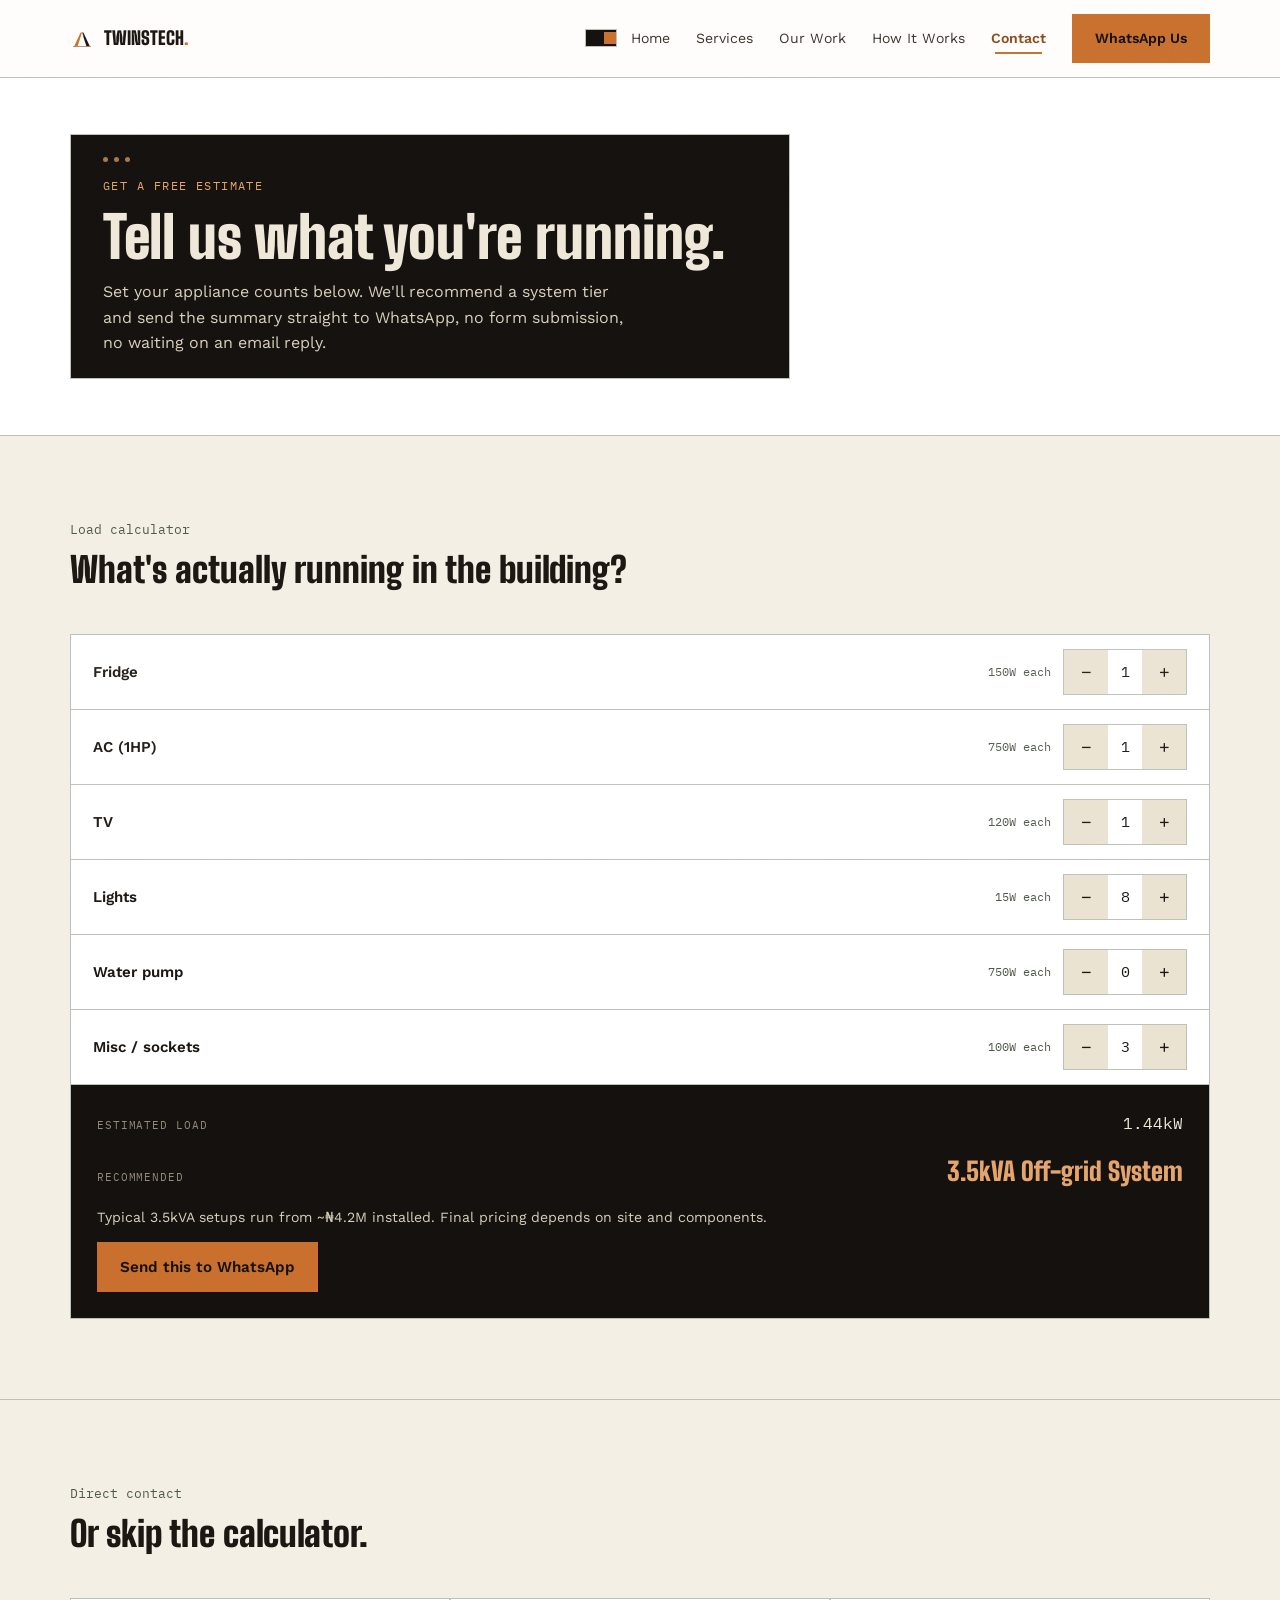
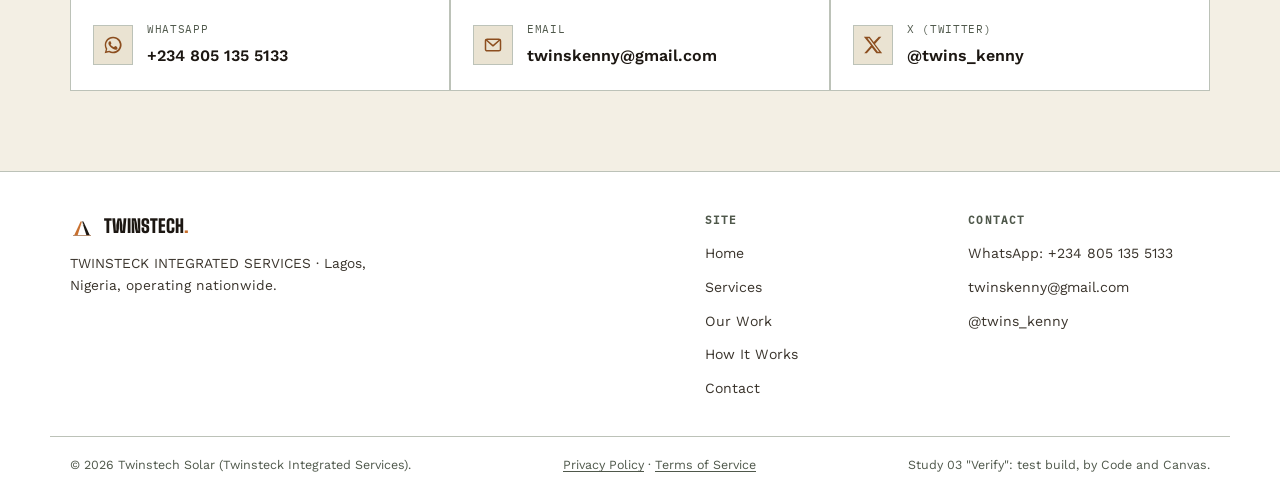
==== commit 3060c736: "Promote study-03-verify (finished site) to repo root; drop superseded draft pages" ====
--- a/contact.html
+++ b/contact.html
@@ -2,58 +2,68 @@
 <html lang="en">
 <head>
 <meta charset="UTF-8">
+<script src="assets/js/theme-init.js"></script>
 <meta name="viewport" content="width=device-width, initial-scale=1.0">
-<title>Contact & Get a Quote | Twinstech Solar</title>
-<meta name="description" content="Get a free solar system estimate from Twinstech Solar. Use the load calculator to find your recommended system tier, then message us directly on WhatsApp.">
-<link rel="canonical" href="contact.html">
-
+<link rel="preload" href="assets/fonts/bigshoulders-900.woff2" as="font" type="font/woff2" crossorigin>
+<link rel="preload" href="assets/fonts/worksans-400.woff2" as="font" type="font/woff2" crossorigin>
+<link rel="preload" href="assets/fonts/plexmono-400.woff2" as="font" type="font/woff2" crossorigin>
+<meta name="robots" content="noindex,nofollow">
+<title>Contact | Twinstech Solar (Study 03, test build)</title>
+<meta name="description" content="Get a free load estimate from Twinstech Solar, or message us directly on WhatsApp, email, or X.">
+<link rel="canonical" href="https://twinstech-solar.example/contact.html">
 <meta property="og:type" content="website">
+<meta property="og:url" content="https://twinstech-solar.example/contact.html">
+<meta property="og:title" content="Contact | Twinstech Solar">
+<meta property="og:description" content="Get a free load estimate from Twinstech Solar, or message us directly on WhatsApp, email, or X.">
+<meta property="og:image" content="https://twinstech-solar.example/assets/images/project-enugu.jpg">
 <meta property="og:site_name" content="Twinstech Solar">
-<meta property="og:title" content="Contact & Get a Quote | Twinstech Solar">
-<meta property="og:description" content="Use the load calculator to find your recommended solar system, then message Twinstech Solar directly on WhatsApp.">
-<meta name="twitter:card" content="summary">
-<meta name="twitter:site" content="@twins_kenny">
-
-<link rel="icon" type="image/svg+xml" href="assets/images/favicon.svg">
-<link rel="preconnect" href="https://fonts.googleapis.com">
-<link rel="preconnect" href="https://fonts.gstatic.com" crossorigin>
-<link href="https://fonts.googleapis.com/css2?family=Space+Grotesk:wght@600;700&family=Inter:wght@400;500;600&family=IBM+Plex+Mono:wght@400;500&display=swap" rel="stylesheet">
-<link rel="stylesheet" href="assets/css/styles.css">
-
+<meta property="og:locale" content="en_NG">
+<meta name="twitter:card" content="summary_large_image">
+<meta name="twitter:title" content="Contact | Twinstech Solar">
+<meta name="twitter:description" content="Get a free load estimate from Twinstech Solar, or message us directly on WhatsApp, email, or X.">
+<meta name="twitter:image" content="https://twinstech-solar.example/assets/images/project-enugu.jpg">
 <script type="application/ld+json">
 {
   "@context": "https://schema.org",
   "@type": "LocalBusiness",
   "name": "Twinstech Solar",
   "alternateName": "Twinsteck Integrated Services",
+  "image": "https://twinstech-solar.example/assets/images/project-enugu.jpg",
+  "url": "https://twinstech-solar.example/",
   "telephone": "+2348051355133",
   "email": "twinskenny@gmail.com",
   "address": { "@type": "PostalAddress", "addressLocality": "Lagos", "addressCountry": "NG" },
   "areaServed": "NG",
-  "sameAs": ["https://x.com/twins_kenny"]
+  "sameAs": ["https://x.com/twins_kenny"],
+  "hasOfferCatalog": {
+    "@type": "OfferCatalog",
+    "name": "Services",
+    "itemListElement": [
+      { "@type": "Offer", "itemOffered": { "@type": "Service", "name": "Solar power systems" } },
+      { "@type": "Offer", "itemOffered": { "@type": "Service", "name": "Inverters & battery storage" } },
+      { "@type": "Offer", "itemOffered": { "@type": "Service", "name": "Solar panels" } },
+      { "@type": "Offer", "itemOffered": { "@type": "Service", "name": "Electrical installations" } },
+      { "@type": "Offer", "itemOffered": { "@type": "Service", "name": "CCTV & security camera systems" } },
+      { "@type": "Offer", "itemOffered": { "@type": "Service", "name": "Satellite TV installation" } }
+    ]
+  }
 }
 </script>
+<link rel="icon" type="image/svg+xml" href="assets/images/logo-mark.svg">
+<link rel="stylesheet" href="assets/css/style.css">
 </head>
 <body>
 
-<div class="bg-doodles" aria-hidden="true">
-  <svg class="doodle" style="top:6%;left:8%;" viewBox="0 0 32 20" fill="none" stroke="currentColor" stroke-width="1.5" stroke-linecap="round" stroke-linejoin="round"><path d="M1 10h5l3-8 5 16 5-16 5 16 3-8h5"/></svg>
-  <svg class="doodle" style="top:16%;left:86%;" viewBox="0 0 24 24" fill="none" stroke="currentColor" stroke-width="1.5" stroke-linecap="round" stroke-linejoin="round"><rect x="4" y="8" width="16" height="10" rx="2"/><path d="M9 8V4M15 8V4"/></svg>
-  <svg class="doodle" style="top:40%;left:4%;" viewBox="0 0 24 24" fill="none" stroke="currentColor" stroke-width="1.5" stroke-linecap="round" stroke-linejoin="round"><circle cx="12" cy="10" r="6"/><path d="M9 20h6M10 23h4M10 16l2-3 2 3"/></svg>
-  <svg class="doodle" style="top:55%;left:91%;" viewBox="0 0 24 24" fill="none" stroke="currentColor" stroke-width="1.5" stroke-linecap="round"><path d="M4 12h6M14 12h6"/><path d="M10 4v16M14 4v16"/></svg>
-  <svg class="doodle" style="top:70%;left:9%;" viewBox="0 0 24 24" fill="none" stroke="currentColor" stroke-width="1.5" stroke-linecap="round"><path d="M3 12h7M10 12l7-5M17 12h4"/><circle cx="10" cy="12" r="1.4" fill="currentColor" stroke="none"/></svg>
-  <svg class="doodle" style="top:80%;left:84%;" viewBox="0 0 24 24" fill="none" stroke="currentColor" stroke-width="1.5" stroke-linecap="round"><circle cx="12" cy="12" r="3"/><path d="M12 2v5M12 17v5M2 12h5M17 12h5"/></svg>
-  <svg class="doodle" style="top:90%;left:22%;" viewBox="0 0 40 16" fill="none" stroke="currentColor" stroke-width="1.5" stroke-linecap="round"><path d="M1 8c3-6 5-6 8 0s5 6 8 0 5-6 8 0 5 6 8 0"/></svg>
-  <svg class="doodle" style="top:94%;left:68%;" viewBox="0 0 24 24" fill="none" stroke="currentColor" stroke-width="1.5" stroke-linecap="round"><rect x="6" y="6" width="12" height="12" rx="1.5"/><path d="M6 9H2M6 15H2M22 9h-4M22 15h-4M9 6V2M15 6V2M9 22v-4M15 22v-4"/></svg>
-  <svg class="doodle" style="top:26%;left:50%;width:56px;height:56px;" viewBox="0 0 24 24" fill="none" stroke="currentColor" stroke-width="1.5" stroke-linecap="round"><rect x="6" y="9" width="12" height="6" rx="3"/><path d="M2 12h4M18 12h4"/></svg>
-  <svg class="doodle" style="top:48%;left:44%;width:40px;height:40px;" viewBox="0 0 24 24" fill="none" stroke="currentColor" stroke-width="1.5" stroke-linecap="round" stroke-linejoin="round"><rect x="7" y="4" width="10" height="16" rx="2"/><rect x="10" y="1.5" width="4" height="3" rx="1"/><path d="M9 9h6M9 13h6"/></svg>
-  <svg class="doodle" style="top:63%;left:60%;width:60px;height:60px;" viewBox="0 0 24 24" fill="none" stroke="currentColor" stroke-width="1.5" stroke-linecap="round" stroke-linejoin="round"><circle cx="12" cy="12" r="9"/><path d="M13 7l-4 6h3l-1 4 5-7h-3z"/></svg>
-  <svg class="doodle" style="top:11%;left:60%;width:40px;height:40px;" viewBox="0 0 24 24" fill="none" stroke="currentColor" stroke-width="1.5" stroke-linecap="round" stroke-linejoin="round"><circle cx="12" cy="12" r="7"/><path d="M8.5 8.5l7 7M8.5 15.5l7-7"/></svg>
-</div>
-
 <header class="site-header">
   <div class="container header-inner">
-    <a href="index.html" class="wordmark">Twinstech<span class="wordmark-accent">Solar</span></a>
+    <a href="index.html" class="brand-lockup">
+      <img src="assets/images/logo-mark.svg" alt="" data-logo>
+      <span class="wordmark">TWINSTECH<span class="accent-dot">.</span></span>
+    </a>
+    <div class="header-controls">
+      <button class="theme-toggle" id="theme-toggle" type="button" aria-label="Toggle light mode" aria-pressed="false">
+        <span class="tt-track"><span class="tt-thumb"></span></span>
+      </button>
     <nav class="main-nav">
       <button class="nav-toggle" id="nav-toggle" aria-expanded="false" aria-controls="nav-menu" aria-label="Toggle menu">
         <span></span><span></span><span></span>
@@ -67,158 +77,143 @@
         <li><a class="btn btn-whatsapp header-cta" href="https://wa.me/2348051355133" target="_blank" rel="noopener">WhatsApp Us</a></li>
       </ul>
     </nav>
+    </div>
   </div>
 </header>
 
 <main>
 
-  <section class="page-hero">
+  <section class="page-header">
     <div class="container">
-      <div class="eyebrow">Get a free estimate</div>
-      <h1>Contact & Get a Quote</h1>
-      <p>Add up what you need to run, get a recommended system tier, then send it straight to us on WhatsApp.</p>
+      <div class="plate">
+        <div class="rivets"><span></span><span></span><span></span></div>
+        <p class="eyebrow">Get a free estimate</p>
+        <h1>Tell us what you're running.</h1>
+        <p class="hero-sub">Set your appliance counts below. We'll recommend a system tier and send the summary straight to WhatsApp, no form submission, no waiting on an email reply.</p>
+      </div>
     </div>
   </section>
 
   <section>
     <div class="container">
-      <div class="hero-grid" style="align-items:start;">
-
-        <div>
-          <div class="section-head">
-            <div class="eyebrow mono">Load calculator</div>
-            <h2 style="font-size:1.4rem;">What do you need to power?</h2>
+      <div class="section-head">
+        <div class="head-text">
+          <span class="section-index mono">Load calculator</span>
+          <h2>What's actually running in the building?</h2>
+        </div>
+      </div>
+
+      <div class="calc-panel" id="calculator" data-phone="2348051355133">
+        <div class="calc-row" data-key="fridge" data-watt="150" data-min="0" data-max="10">
+          <span class="cr-label">Fridge</span>
+          <span class="cr-watt mono">150W each</span>
+          <span class="stepper">
+            <button class="stepper-btn" data-action="dec" aria-label="Decrease fridge count">&minus;</button>
+            <span class="stepper-count" data-count>1</span>
+            <button class="stepper-btn" data-action="inc" aria-label="Increase fridge count">+</button>
+          </span>
+        </div>
+        <div class="calc-row" data-key="ac" data-watt="750" data-min="0" data-max="10">
+          <span class="cr-label">AC (1HP)</span>
+          <span class="cr-watt mono">750W each</span>
+          <span class="stepper">
+            <button class="stepper-btn" data-action="dec" aria-label="Decrease AC count">&minus;</button>
+            <span class="stepper-count" data-count>1</span>
+            <button class="stepper-btn" data-action="inc" aria-label="Increase AC count">+</button>
+          </span>
+        </div>
+        <div class="calc-row" data-key="tv" data-watt="120" data-min="0" data-max="10">
+          <span class="cr-label">TV</span>
+          <span class="cr-watt mono">120W each</span>
+          <span class="stepper">
+            <button class="stepper-btn" data-action="dec" aria-label="Decrease TV count">&minus;</button>
+            <span class="stepper-count" data-count>1</span>
+            <button class="stepper-btn" data-action="inc" aria-label="Increase TV count">+</button>
+          </span>
+        </div>
+        <div class="calc-row" data-key="light" data-watt="15" data-min="0" data-max="40">
+          <span class="cr-label">Lights</span>
+          <span class="cr-watt mono">15W each</span>
+          <span class="stepper">
+            <button class="stepper-btn" data-action="dec" aria-label="Decrease light count">&minus;</button>
+            <span class="stepper-count" data-count>8</span>
+            <button class="stepper-btn" data-action="inc" aria-label="Increase light count">+</button>
+          </span>
+        </div>
+        <div class="calc-row" data-key="pump" data-watt="750" data-min="0" data-max="5">
+          <span class="cr-label">Water pump</span>
+          <span class="cr-watt mono">750W each</span>
+          <span class="stepper">
+            <button class="stepper-btn" data-action="dec" aria-label="Decrease pump count">&minus;</button>
+            <span class="stepper-count" data-count>0</span>
+            <button class="stepper-btn" data-action="inc" aria-label="Increase pump count">+</button>
+          </span>
+        </div>
+        <div class="calc-row" data-key="misc" data-watt="100" data-min="0" data-max="20">
+          <span class="cr-label">Misc / sockets</span>
+          <span class="cr-watt mono">100W each</span>
+          <span class="stepper">
+            <button class="stepper-btn" data-action="dec" aria-label="Decrease misc count">&minus;</button>
+            <span class="stepper-count" data-count>3</span>
+            <button class="stepper-btn" data-action="inc" aria-label="Increase misc count">+</button>
+          </span>
+        </div>
+
+        <div class="calc-result">
+          <div class="calc-result-row">
+            <span class="cr-k">Estimated load</span>
+            <span class="cr-v"><span data-total-kw>0.00</span>kW</span>
           </div>
-
-          <div class="calculator" id="calculator" data-phone="2348051355133">
-
-            <div class="calc-row" data-key="fridge" data-watt="150" data-min="0" data-max="20">
-              <div>
-                <span class="calc-label">Fridge</span>
-                <span class="calc-watt">150W each</span>
-              </div>
-              <div class="stepper">
-                <button class="stepper-btn" data-action="dec" aria-label="Decrease fridge count">−</button>
-                <span class="stepper-count" data-count>1</span>
-                <button class="stepper-btn" data-action="inc" aria-label="Increase fridge count">+</button>
-              </div>
-            </div>
-
-            <div class="calc-row" data-key="ac" data-watt="750" data-min="0" data-max="20">
-              <div>
-                <span class="calc-label">AC (1HP)</span>
-                <span class="calc-watt">750W each</span>
-              </div>
-              <div class="stepper">
-                <button class="stepper-btn" data-action="dec" aria-label="Decrease AC count">−</button>
-                <span class="stepper-count" data-count>1</span>
-                <button class="stepper-btn" data-action="inc" aria-label="Increase AC count">+</button>
-              </div>
-            </div>
-
-            <div class="calc-row" data-key="tv" data-watt="120" data-min="0" data-max="20">
-              <div>
-                <span class="calc-label">TV</span>
-                <span class="calc-watt">120W each</span>
-              </div>
-              <div class="stepper">
-                <button class="stepper-btn" data-action="dec" aria-label="Decrease TV count">−</button>
-                <span class="stepper-count" data-count>1</span>
-                <button class="stepper-btn" data-action="inc" aria-label="Increase TV count">+</button>
-              </div>
-            </div>
-
-            <div class="calc-row" data-key="light" data-watt="15" data-min="0" data-max="40">
-              <div>
-                <span class="calc-label">Lights</span>
-                <span class="calc-watt">15W each</span>
-              </div>
-              <div class="stepper">
-                <button class="stepper-btn" data-action="dec" aria-label="Decrease light count">−</button>
-                <span class="stepper-count" data-count>8</span>
-                <button class="stepper-btn" data-action="inc" aria-label="Increase light count">+</button>
-              </div>
-            </div>
-
-            <div class="calc-row" data-key="pump" data-watt="750" data-min="0" data-max="10">
-              <div>
-                <span class="calc-label">Water pump</span>
-                <span class="calc-watt">750W each</span>
-              </div>
-              <div class="stepper">
-                <button class="stepper-btn" data-action="dec" aria-label="Decrease pump count">−</button>
-                <span class="stepper-count" data-count>0</span>
-                <button class="stepper-btn" data-action="inc" aria-label="Increase pump count">+</button>
-              </div>
-            </div>
-
-            <div class="calc-row" data-key="misc" data-watt="100" data-min="0" data-max="20">
-              <div>
-                <span class="calc-label">Misc / sockets</span>
-                <span class="calc-watt">100W each</span>
-              </div>
-              <div class="stepper">
-                <button class="stepper-btn" data-action="dec" aria-label="Decrease misc count">−</button>
-                <span class="stepper-count" data-count>3</span>
-                <button class="stepper-btn" data-action="inc" aria-label="Increase misc count">+</button>
-              </div>
-            </div>
-
-            <div class="calc-result">
-              <div class="calc-result-total">
-                <span>Estimated load</span>
-                <span class="val mono"><span data-total-kw>0</span> kW</span>
-              </div>
-              <div class="calc-result-tier">
-                <div class="tier-name" data-tier-name></div>
-                <div class="tier-note" data-tier-note></div>
-              </div>
-              <a class="btn btn-primary btn-block" data-wa-link href="https://wa.me/2348051355133" target="_blank" rel="noopener">Send this to WhatsApp</a>
-            </div>
-
+          <div class="calc-result-row">
+            <span class="cr-k">Recommended</span>
+            <span class="calc-tier" data-tier-name>&nbsp;</span>
           </div>
-        </div>
-
-        <div>
-          <div class="section-head">
-            <div class="eyebrow mono">Direct contact</div>
-            <h2 style="font-size:1.4rem;">Reach us directly</h2>
-            <p>No contact form here. Message us on WhatsApp or email, and we'll reply directly.</p>
+          <p class="calc-note" data-tier-note></p>
+          <div class="hero-ctas">
+            <a class="btn btn-primary" data-wa-link href="https://wa.me/2348051355133" target="_blank" rel="noopener">Send this to WhatsApp</a>
           </div>
-
-          <div class="contact-links">
-            <a class="contact-link" href="https://wa.me/2348051355133" target="_blank" rel="noopener">
-              <svg viewBox="0 0 24 24" fill="currentColor"><path d="M12 2a10 10 0 0 0-8.6 15L2 22l5.2-1.4A10 10 0 1 0 12 2Zm0 18.2a8.2 8.2 0 0 1-4.2-1.2l-.3-.2-3.1.8.8-3-.2-.3A8.2 8.2 0 1 1 12 20.2Zm4.5-6.1c-.2-.1-1.5-.7-1.7-.8-.2-.1-.4-.1-.6.1s-.7.8-.9 1c-.2.2-.3.2-.6.1a6.7 6.7 0 0 1-2-1.2 7.4 7.4 0 0 1-1.4-1.7c-.1-.2 0-.4.1-.5l.4-.5c.1-.1.2-.3.2-.4a.5.5 0 0 0 0-.5c-.1-.1-.6-1.4-.8-1.9-.2-.5-.4-.4-.6-.4h-.5a1 1 0 0 0-.7.3 3 3 0 0 0-.9 2.2c0 1.3.9 2.6 1.1 2.8.1.2 2 3 4.7 4.2a8 8 0 0 0 1.6.6 3.8 3.8 0 0 0 1.7.1c.5-.1 1.5-.6 1.7-1.2.2-.6.2-1.1.2-1.2-.1-.1-.3-.2-.5-.3Z"/></svg>
-              <div>
-                <span class="cl-label">WhatsApp</span>
-                <span class="cl-value">+234 805 135 5133</span>
-                <span class="cl-action">Tap to open a chat</span>
-              </div>
-            </a>
-            <a class="contact-link" href="mailto:twinskenny@gmail.com">
-              <svg viewBox="0 0 24 24" fill="none" stroke="currentColor" stroke-width="1.8" stroke-linecap="round" stroke-linejoin="round"><rect x="2.5" y="5" width="19" height="14" rx="2"/><path d="m3 6.5 9 6.5 9-6.5"/></svg>
-              <div>
-                <span class="cl-label">Email</span>
-                <span class="cl-value">twinskenny@gmail.com</span>
-                <span class="cl-action">Tap to send an email</span>
-              </div>
-            </a>
-            <a class="contact-link" href="https://x.com/twins_kenny" target="_blank" rel="noopener">
-              <svg viewBox="0 0 24 24" fill="currentColor"><path d="M18.9 3H22l-7.3 8.3L23 21h-6.8l-5.3-6.6L4.7 21H1.6l7.8-8.9L1 3h6.9l4.8 6.1L18.9 3Zm-1.2 16h1.9L7.4 5H5.4l12.3 14Z"/></svg>
-              <div>
-                <span class="cl-label">X / Twitter</span>
-                <span class="cl-value">@twins_kenny</span>
-                <span class="cl-action">Tap to view profile</span>
-              </div>
-            </a>
-          </div>
-
-          <div class="trust-item mt-32">
-            <svg viewBox="0 0 24 24" fill="none" stroke="currentColor" stroke-width="1.8" stroke-linecap="round" stroke-linejoin="round"><circle cx="12" cy="12" r="9"/><path d="M12 7v5l3.5 2"/></svg>
-            <div><strong>Based in Lagos</strong><span>Serving Lagos and operating nationwide across Nigeria.</span></div>
-          </div>
-        </div>
-
+        </div>
+      </div>
+    </div>
+  </section>
+
+  <section>
+    <div class="container">
+      <div class="section-head">
+        <div class="head-text">
+          <span class="section-index mono">Direct contact</span>
+          <h2>Or skip the calculator.</h2>
+        </div>
+      </div>
+
+      <div class="contact-grid">
+        <a class="contact-block" href="https://wa.me/2348051355133" target="_blank" rel="noopener">
+          <span class="cb-icon">
+            <svg viewBox="0 0 24 24" fill="currentColor"><path d="M12 2a10 10 0 0 0-8.6 15L2 22l5.2-1.4A10 10 0 1 0 12 2Zm0 18.2a8.2 8.2 0 0 1-4.2-1.2l-.3-.2-3.1.8.8-3-.2-.3A8.2 8.2 0 1 1 12 20.2Zm4.5-6.1c-.2-.1-1.5-.7-1.7-.8-.2-.1-.4-.1-.6.1s-.7.8-.9 1c-.2.2-.3.2-.6.1a6.7 6.7 0 0 1-2-1.2 7.4 7.4 0 0 1-1.4-1.7c-.1-.2 0-.4.1-.5l.4-.5c.1-.1.2-.3.2-.4a.5.5 0 0 0 0-.5c-.1-.1-.6-1.4-.8-1.9-.2-.5-.4-.4-.6-.4h-.5a1 1 0 0 0-.7.3 3 3 0 0 0-.9 2.2c0 1.3.9 2.6 1.1 2.8.1.2 2 3 4.7 4.2a8 8 0 0 0 1.6.6 3.8 3.8 0 0 0 1.7.1c.5-.1 1.5-.6 1.7-1.2.2-.6.2-1.1.2-1.2-.1-.1-.3-.2-.5-.3Z"/></svg>
+          </span>
+          <span>
+            <span class="cb-label">WhatsApp</span>
+            <span class="cb-value">+234 805 135 5133</span>
+          </span>
+        </a>
+        <a class="contact-block" href="mailto:twinskenny@gmail.com">
+          <span class="cb-icon">
+            <svg viewBox="0 0 24 24" fill="none" stroke="currentColor" stroke-width="1.8" stroke-linecap="round" stroke-linejoin="round"><rect x="3" y="5" width="18" height="14" rx="2"/><path d="m4 6 8 7 8-7"/></svg>
+          </span>
+          <span>
+            <span class="cb-label">Email</span>
+            <span class="cb-value">twinskenny@gmail.com</span>
+          </span>
+        </a>
+        <a class="contact-block" href="https://x.com/twins_kenny" target="_blank" rel="noopener">
+          <span class="cb-icon">
+            <svg viewBox="0 0 24 24" fill="currentColor"><path d="M18.9 2H22l-7.6 8.7L23 22h-6.9l-5.4-6.9L4.6 22H1.5l8.1-9.3L1 2h7l4.9 6.3L18.9 2Zm-1.2 18h1.9L7.4 4H5.4l12.3 16Z"/></svg>
+          </span>
+          <span>
+            <span class="cb-label">X (Twitter)</span>
+            <span class="cb-value">@twins_kenny</span>
+          </span>
+        </a>
       </div>
     </div>
   </section>
@@ -228,7 +223,10 @@
 <footer class="site-footer">
   <div class="container footer-inner">
     <div class="footer-brand">
-      <a href="index.html" class="wordmark">Twinstech<span class="wordmark-accent">Solar</span></a>
+      <a href="index.html" class="brand-lockup">
+        <img src="assets/images/logo-mark.svg" alt="" data-logo>
+        <span class="wordmark">TWINSTECH<span class="accent-dot">.</span></span>
+      </a>
       <p>TWINSTECK INTEGRATED SERVICES · Lagos, Nigeria, operating nationwide.</p>
     </div>
     <div class="footer-cols">
@@ -253,7 +251,9 @@
     </div>
   </div>
   <div class="container footer-bottom">
-    <p>&copy; 2026 Twinstech Solar (Twinsteck Integrated Services). Spec/demo site by Code and Canvas.</p>
+    <p>&copy; 2026 Twinstech Solar (Twinsteck Integrated Services).</p>
+    <p><a href="privacy.html">Privacy Policy</a> &middot; <a href="terms.html">Terms of Service</a></p>
+    <p>Study 03 "Verify": test build, by Code and Canvas.</p>
   </div>
 </footer>
 
--- a/assets/css/style.css
+++ b/assets/css/style.css
@@ -0,0 +1,542 @@
+/* ============================================================
+   Twinstech Solar — Study 03 "Verify"
+   Built from scratch around one idea: the whole page is a single
+   evidence document, not a stack of marketing sections. Charcoal/
+   copper/porcelain system from Study 01. Self-hosted fonts,
+   mobile-first. Business facts only from twinstech-build-brief-main.md.
+   ============================================================ */
+
+@font-face{
+  font-family:'Big Shoulders Display';
+  font-weight:900; font-style:normal; font-display:swap;
+  src:url('../fonts/bigshoulders-900.woff2') format('woff2');
+}
+@font-face{
+  font-family:'Work Sans';
+  font-weight:400 600; font-style:normal; font-display:swap;
+  src:url('../fonts/worksans-400.woff2') format('woff2');
+}
+@font-face{
+  font-family:'IBM Plex Mono';
+  font-weight:400; font-style:normal; font-display:swap;
+  src:url('../fonts/plexmono-400.woff2') format('woff2');
+}
+@font-face{
+  font-family:'IBM Plex Mono';
+  font-weight:500; font-style:normal; font-display:swap;
+  src:url('../fonts/plexmono-500.woff2') format('woff2');
+}
+
+:root{
+  --charcoal-950:#14110F;
+  --charcoal-900:#1C1712;
+  --charcoal-800:#282019;
+  --charcoal-700:#3A2F25;
+  --copper-700:#8C4E1F;
+  --copper-500:#C9702E;
+  --copper-300:#E4A46B;
+  --porcelain-50:#EFE8D8;
+  --porcelain-200:#D8CFBB;
+  --hazard-500:#D6402A;
+  --ink-400:#948A78;
+
+  --bg:var(--charcoal-950);
+  --panel:var(--charcoal-900);
+  --tile:var(--charcoal-800);
+  --line:var(--charcoal-700);
+  --text:var(--porcelain-50);
+  --text-muted:var(--porcelain-200);
+  --label:var(--ink-400);
+  --accent:var(--copper-500);
+  --accent-soft:var(--copper-300);
+  --signal:var(--hazard-500);
+  --header-bg:rgba(28,23,18,0.92);
+
+  --container:1180px;
+  --chamfer:12px;
+}
+
+/* Light theme: "daylight / galvanized steel & porcelain" — not the inside
+   of a breaker box, the installation itself in daylight. Copper stays the
+   one constant accent across both themes; everything else re-grounds. */
+:root[data-theme="light"]{
+  --bg:#F3EFE4;
+  --panel:#FFFFFF;
+  --tile:#EAE3D2;
+  --line:#BCC2B8;
+  --text:#1C1712;
+  --text-muted:#3A342C;
+  --label:#4F584B;
+  --accent-soft:#8C4E1F;
+  --header-bg:rgba(255,255,255,0.85);
+}
+
+*{box-sizing:border-box;}
+html{-webkit-text-size-adjust:100%;}
+body{
+  margin:0; background:var(--bg); color:var(--text);
+  font-family:'Work Sans', sans-serif; font-size:16px; line-height:1.6;
+  -webkit-font-smoothing:antialiased;
+  position:relative;
+}
+
+/* Subtle material grain — matte plastic/painted metal is never perfectly
+   flat. Blend mode makes it read relative to whatever's underneath, so it
+   works unchanged in both themes. */
+body::before{
+  content:"";
+  position:fixed; inset:0; z-index:1000; pointer-events:none;
+  opacity:0.05; mix-blend-mode:overlay;
+  background-image:url("data:image/svg+xml,%3Csvg xmlns='http://www.w3.org/2000/svg'%3E%3Cfilter id='n'%3E%3CfeTurbulence type='fractalNoise' baseFrequency='0.85' numOctaves='2' stitchTiles='stitch'/%3E%3C/filter%3E%3Crect width='100%25' height='100%25' filter='url(%23n)'/%3E%3C/svg%3E");
+  background-size:180px 180px;
+}
+
+/* Panel lighting sheen — a faint top-down highlight on the flat color
+   panels, mimicking raking light on painted enclosure metal rather than
+   a decorative color gradient. Excludes case-file and evidence-card:
+   they hold real photography, which shouldn't get a white tint. */
+.service-module, .process-list, .terms-card, .calc-panel,
+.contact-block, .switchboard, .slot-list, .cta-band{
+  position:relative;
+}
+.service-module::before, .process-list::before, .terms-card::before, .calc-panel::before,
+.contact-block::before, .switchboard::before, .slot-list::before, .cta-band::before{
+  content:"";
+  position:absolute; inset:0; pointer-events:none;
+  background:linear-gradient(180deg, rgba(255,255,255,0.05) 0%, rgba(255,255,255,0) 40%);
+}
+img{max-width:100%; display:block;}
+a{color:inherit; text-decoration:none;}
+h1,h2,h3{margin:0;}
+p{margin:0;}
+ul{list-style:none; margin:0; padding:0;}
+button{font:inherit; color:inherit; background:none; border:0; cursor:pointer;}
+table{border-collapse:collapse; width:100%;}
+
+@media (prefers-reduced-motion: reduce){
+  *{animation-duration:0.001ms !important; transition-duration:0.001ms !important;}
+}
+
+.container{ max-width:var(--container); margin:0 auto; padding:0 20px; }
+.mono{ font-family:'IBM Plex Mono', monospace; }
+.eyebrow{
+  font-family:'IBM Plex Mono', monospace; font-size:0.75rem;
+  letter-spacing:0.12em; text-transform:uppercase; color:var(--accent-soft);
+}
+h1,h2,.display{ font-family:'Big Shoulders Display', sans-serif; font-weight:900; line-height:0.98; }
+
+.chamfer{
+  clip-path:polygon(
+    0 var(--chamfer), var(--chamfer) 0,
+    100% 0, 100% calc(100% - var(--chamfer)),
+    calc(100% - var(--chamfer)) 100%, 0 100%
+  );
+}
+.rivets{ display:flex; gap:6px; }
+.rivets span{ width:5px; height:5px; border-radius:50%; background:var(--accent-soft); opacity:0.7; }
+
+/* ---------------- header ---------------- */
+.site-header{
+  position:sticky; top:0; z-index:40;
+  background:var(--header-bg); backdrop-filter:blur(6px);
+  border-bottom:1px solid var(--line);
+}
+.header-inner{ display:flex; align-items:center; justify-content:space-between; gap:16px; padding:14px 20px; }
+.brand-lockup{ display:flex; align-items:center; gap:10px; }
+.brand-lockup img{ width:24px; height:auto; }
+.brand-lockup .wordmark{ font-family:'Big Shoulders Display', sans-serif; font-weight:900; font-size:1.15rem; color:var(--text); }
+.brand-lockup .wordmark .accent-dot{ color:var(--accent); }
+
+.header-controls{ display:flex; align-items:center; gap:8px; }
+
+/* Theme toggle: styled as the same physical switch used on the
+   services switchboard — flip it and the whole site's "lights" change. */
+.theme-toggle{ display:flex; align-items:center; justify-content:center; width:44px; height:44px; flex:none; }
+.theme-toggle .tt-track{
+  width:34px; height:18px; background:var(--charcoal-950); border:1px solid var(--line); position:relative;
+}
+.theme-toggle .tt-thumb{
+  position:absolute; top:2px; left:2px; width:12px; height:12px;
+  background:var(--porcelain-200); transition:transform 0.15s ease, background 0.15s ease;
+}
+[data-theme="light"] .theme-toggle .tt-thumb{ transform:translateX(16px); background:var(--copper-500); }
+
+.nav-toggle{ display:flex; flex-direction:column; justify-content:center; gap:5px; width:44px; height:44px; align-items:center; }
+.nav-toggle span{ width:22px; height:2px; background:var(--text); }
+.main-nav{ position:relative; }
+.nav-menu{
+  position:fixed; top:60px; right:0; left:0;
+  background:var(--panel); border-bottom:1px solid var(--line);
+  display:flex; flex-direction:column; padding:8px 20px 18px;
+  transform:translateY(-8px); opacity:0; pointer-events:none;
+  transition:opacity 0.18s ease, transform 0.18s ease;
+}
+.nav-menu.is-open{ opacity:1; transform:translateY(0); pointer-events:auto; }
+.nav-menu li{ border-top:1px solid var(--line); }
+.nav-menu li:first-child{ border-top:0; }
+.nav-menu a{ display:block; padding:14px 4px; font-size:0.95rem; color:var(--text-muted); position:relative; }
+.nav-menu a:hover{ color:var(--text); }
+.nav-menu a.is-active{ color:var(--accent-soft); font-weight:600; }
+.nav-menu a.is-active::after{
+  content:""; position:absolute; left:4px; right:4px; bottom:2px;
+  height:2px; background:var(--accent);
+}
+.nav-menu .header-cta{ margin-top:12px; display:inline-flex; justify-content:center; }
+.nav-menu .header-cta.is-active::after{ content:none; }
+
+.btn{
+  display:inline-flex; align-items:center; justify-content:center; gap:8px;
+  padding:12px 22px; font-weight:600; font-size:0.95rem; min-height:44px; border:1px solid transparent;
+}
+.btn-primary{ background:var(--accent); color:var(--charcoal-950); }
+.btn-primary:hover{ background:var(--accent-soft); }
+.btn-ghost{ border-color:var(--line); color:var(--text); }
+.btn-ghost:hover{ border-color:var(--accent-soft); color:var(--accent-soft); }
+.btn-whatsapp.btn-whatsapp{
+  background:var(--accent); color:var(--charcoal-950); padding:12px 22px;
+}
+.btn-whatsapp.btn-whatsapp:hover{ background:var(--accent-soft); color:var(--charcoal-950); }
+
+@media (min-width:860px){
+  .nav-toggle{ display:none; }
+  .main-nav{ display:flex; }
+  .nav-menu{
+    position:static; flex-direction:row; align-items:center; gap:26px;
+    background:none; border:0; padding:0; opacity:1; transform:none; pointer-events:auto;
+  }
+  .nav-menu li{ border-top:0; }
+  .nav-menu a{ padding:6px 0; font-size:0.88rem; }
+  .nav-menu .header-cta{ margin-top:0; }
+}
+
+/* ---------------- page header (interior pages, no photo) ---------------- */
+.page-header{ padding:clamp(36px,6vw,56px) 0; border-bottom:1px solid var(--line); background:var(--panel); }
+.page-header .plate{ max-width:720px; background:var(--charcoal-950); border:1px solid var(--line); padding:22px clamp(20px,4vw,32px); }
+.page-header h1{ font-size:clamp(1.9rem,6vw,3rem); margin:12px 0 10px; text-wrap:balance; }
+.page-header .hero-sub{ margin:0; }
+
+/* ---------------- service modules (services.html) ---------------- */
+.service-list{ display:flex; flex-direction:column; gap:2px; background:var(--line); border:1px solid var(--line); }
+.service-module{ background:var(--panel); padding:clamp(20px,4vw,28px); display:grid; gap:16px; }
+.service-module-head{ display:flex; align-items:center; gap:14px; }
+.service-module-head .sm-icon{
+  width:40px; height:40px; flex:none; display:flex; align-items:center; justify-content:center;
+  background:var(--tile); border:1px solid var(--line); color:var(--accent-soft);
+}
+.service-module-head .sm-icon svg{ width:20px; height:20px; }
+.service-module-head h3{ font-family:'Big Shoulders Display', sans-serif; font-weight:900; font-size:1.4rem; }
+.service-module-body{ color:var(--text-muted); max-width:68ch; }
+.service-meta{ display:flex; flex-direction:column; gap:8px; }
+.service-meta-row{ display:flex; flex-wrap:wrap; align-items:center; gap:8px; }
+.service-meta-row .sm-label{
+  font-family:'IBM Plex Mono', monospace; font-size:0.68rem; letter-spacing:0.08em; text-transform:uppercase;
+  color:var(--label); width:70px; flex:none;
+}
+.mini-tag{
+  font-family:'IBM Plex Mono', monospace; font-size:0.75rem; color:var(--text-muted);
+  border:1px solid var(--line); padding:4px 9px;
+}
+
+@media (min-width:760px){
+  .service-module{ grid-template-columns:260px 1fr; align-items:start; }
+}
+
+/* ---------------- case files (our-work.html) ---------------- */
+.case-list{ display:flex; flex-direction:column; gap:24px; }
+.case-file{ border:1px solid var(--line); background:var(--panel); scroll-margin-top:80px; }
+.case-photo{ position:relative; aspect-ratio:16/10; overflow:hidden; }
+.case-photo img{ width:100%; height:100%; object-fit:cover; }
+.case-fnum{
+  position:absolute; top:12px; left:12px;
+  font-family:'IBM Plex Mono', monospace; font-size:0.7rem; letter-spacing:0.05em;
+  color:var(--porcelain-50); background:rgba(20,17,15,0.65); padding:4px 9px;
+}
+.case-body{ padding:clamp(18px,3vw,26px); }
+.case-head{ display:flex; align-items:flex-start; justify-content:space-between; gap:14px; margin-bottom:4px; }
+.case-head h3{ font-family:'Big Shoulders Display', sans-serif; font-weight:900; font-size:1.6rem; }
+.case-type{ color:var(--text-muted); font-size:0.92rem; margin-bottom:16px; }
+.case-specs{ margin:0 0 14px; display:grid; gap:8px; }
+.case-specs .row{ display:grid; grid-template-columns:90px 1fr; gap:10px; font-size:0.88rem; }
+.case-specs .row dt{ font-family:'IBM Plex Mono', monospace; font-size:0.68rem; letter-spacing:0.06em; text-transform:uppercase; color:var(--label); padding-top:2px; }
+.case-specs .row dd{ margin:0; color:var(--text-muted); font-family:'IBM Plex Mono', monospace; font-size:0.85rem; }
+.case-note{ padding:12px 14px; border-left:2px solid var(--accent); background:var(--tile); color:var(--text-muted); font-size:0.9rem; }
+
+@media (min-width:760px){
+  .case-file{ display:grid; grid-template-columns:1fr 1fr; align-items:start; }
+}
+
+/* ---------------- process log (how-it-works.html) ---------------- */
+.process-list{ border:1px solid var(--line); background:var(--panel); }
+.process-step{ display:grid; gap:12px; padding:22px clamp(18px,3vw,26px); border-top:1px solid var(--line); }
+.process-step:first-child{ border-top:0; }
+.process-step-head{ display:flex; align-items:center; gap:14px; flex-wrap:wrap; }
+.process-step-head .ps-num{
+  font-family:'IBM Plex Mono', monospace; font-size:0.8rem; color:var(--accent-soft);
+  width:36px; height:36px; flex:none; display:flex; align-items:center; justify-content:center;
+  border:1px solid var(--line); background:var(--tile);
+}
+.process-step-head h3{ font-family:'Big Shoulders Display', sans-serif; font-weight:900; font-size:1.3rem; flex:1; }
+.process-step-head .ps-duration{
+  font-family:'IBM Plex Mono', monospace; font-size:0.72rem; letter-spacing:0.04em;
+  color:var(--label); border:1px solid var(--line); padding:4px 9px; white-space:nowrap;
+}
+.process-step p{ color:var(--text-muted); max-width:66ch; padding-left:50px; }
+@media (max-width:520px){ .process-step p{ padding-left:0; } }
+
+.terms-grid{ display:grid; gap:2px; background:var(--line); border:1px solid var(--line); }
+.terms-card{ background:var(--panel); padding:20px; }
+.terms-card h4{
+  font-family:'IBM Plex Mono', monospace; font-size:0.72rem; letter-spacing:0.08em; text-transform:uppercase;
+  color:var(--accent-soft); margin-bottom:12px;
+}
+.terms-card ul{ display:flex; flex-direction:column; gap:8px; }
+.terms-card li{ color:var(--text-muted); font-size:0.9rem; padding-left:14px; position:relative; }
+.terms-card li::before{ content:"·"; position:absolute; left:0; color:var(--label); }
+@media (min-width:760px){ .terms-grid{ grid-template-columns:repeat(3,1fr); } }
+
+/* ---------------- load calculator (contact.html) ---------------- */
+.calc-panel{ border:1px solid var(--line); background:var(--panel); }
+.calc-row{
+  display:grid; grid-template-columns:1fr auto auto; gap:12px; align-items:center;
+  padding:14px clamp(16px,3vw,22px); border-top:1px solid var(--line);
+}
+.calc-row:first-child{ border-top:0; }
+.calc-row .cr-label{ font-weight:600; font-size:0.94rem; }
+.calc-row .cr-watt{
+  font-family:'IBM Plex Mono', monospace; font-size:0.75rem; color:var(--label);
+  font-variant-numeric:tabular-nums; white-space:nowrap;
+}
+.stepper{ display:flex; align-items:center; gap:0; border:1px solid var(--line); }
+.stepper-btn{
+  width:44px; height:44px; display:flex; align-items:center; justify-content:center;
+  font-size:1.1rem; color:var(--text); background:var(--tile);
+}
+.stepper-btn:hover{ color:var(--accent-soft); }
+.stepper-count{
+  width:34px; text-align:center; font-family:'IBM Plex Mono', monospace; font-variant-numeric:tabular-nums;
+  font-size:0.92rem;
+}
+
+.calc-result{
+  border-top:1px solid var(--line); background:var(--charcoal-950); padding:clamp(18px,3vw,26px);
+  display:grid; gap:14px;
+}
+.calc-result-row{ display:flex; align-items:baseline; justify-content:space-between; gap:12px; flex-wrap:wrap; }
+.calc-result-row .cr-k{
+  font-family:'IBM Plex Mono', monospace; font-size:0.7rem; letter-spacing:0.08em; text-transform:uppercase; color:var(--ink-400);
+}
+.calc-result-row .cr-v{ font-family:'IBM Plex Mono', monospace; font-size:1rem; color:var(--porcelain-50); font-variant-numeric:tabular-nums; }
+.calc-tier{ font-family:'Big Shoulders Display', sans-serif; font-weight:900; font-size:1.6rem; color:var(--copper-300); }
+.calc-note{ color:var(--porcelain-200); font-size:0.88rem; }
+
+.contact-grid{ display:grid; gap:2px; background:var(--line); border:1px solid var(--line); }
+.contact-block{ background:var(--panel); padding:22px; display:flex; align-items:center; gap:14px; }
+.contact-block .cb-icon{
+  width:40px; height:40px; flex:none; display:flex; align-items:center; justify-content:center;
+  background:var(--tile); border:1px solid var(--line); color:var(--accent-soft);
+}
+.contact-block .cb-icon svg{ width:20px; height:20px; }
+.contact-block .cb-label{ font-family:'IBM Plex Mono', monospace; font-size:0.68rem; letter-spacing:0.06em; text-transform:uppercase; color:var(--label); display:block; margin-bottom:4px; }
+.contact-block .cb-value{ font-weight:600; }
+@media (min-width:760px){ .contact-grid{ grid-template-columns:repeat(3,1fr); } }
+
+/* ---------------- hero: nameplate over full-bleed photo ---------------- */
+.hero{ position:relative; min-height:min(82vh, 680px); display:flex; align-items:flex-end; overflow:hidden; border-bottom:1px solid var(--line); }
+.hero-photo{ position:absolute; inset:0; background-image:url('../images/project-enugu.jpg'); background-size:cover; background-position:50% 62%; }
+/* On narrow/tall viewports the hero container becomes taller relative to
+   its width than this photo's own 4:3 ratio, so `cover` stops cropping the
+   vertical axis at all (it crops width instead) and the tree/grass/house
+   strip at the top of the frame becomes fully visible. Force extra zoom so
+   the top of the frame gets cropped here too, the same way it already is
+   on wider screens. */
+@media (max-width:759px){
+  .hero-photo{ background-size:auto 130%; background-position:50% 100%; }
+}
+.hero-scrim{
+  position:absolute; inset:0;
+  background:
+    linear-gradient(180deg, rgba(20,17,15,0.35) 0%, rgba(20,17,15,0.25) 25%, rgba(20,17,15,0.94) 80%, rgba(20,17,15,0.98) 100%),
+    linear-gradient(90deg, rgba(20,17,15,0.6) 0%, rgba(20,17,15,0.05) 60%);
+}
+.hero-inner{ position:relative; z-index:2; width:100%; padding:0 20px clamp(28px,5vw,48px); }
+.plate{
+  max-width:680px; background:rgba(20,17,15,0.55);
+  border:1px solid rgba(239,232,216,0.18);
+  padding:24px clamp(20px,4vw,32px);
+  backdrop-filter:blur(2px);
+}
+.plate .rivets{ margin-bottom:14px; }
+.plate .rivets span{ background:var(--copper-300); }
+.plate .eyebrow{ color:var(--copper-300); }
+.plate h1{ color:var(--porcelain-50); font-size:clamp(2rem, 7.5vw, 3.6rem); margin:14px 0; text-wrap:balance; }
+.plate .hero-sub{ color:var(--porcelain-200); }
+.plate .btn-ghost{ border-color:rgba(239,232,216,0.35); color:var(--porcelain-50); }
+.plate .btn-ghost:hover{ border-color:var(--copper-300); color:var(--copper-300); }
+.hero-sub{ max-width:52ch; margin:0 0 22px; }
+.hero-ctas{ display:flex; flex-wrap:wrap; gap:12px; }
+
+/* ---------------- spec strip: nameplate data line, ticking continuously ---------------- */
+.spec-strip{ background:var(--panel); border-bottom:1px solid var(--line); overflow:hidden; padding:0; }
+.spec-strip-track{
+  display:flex; width:max-content;
+  animation:spec-marquee 26s linear infinite;
+}
+.spec-strip:hover .spec-strip-track{ animation-play-state:paused; }
+.spec-strip-inner{
+  display:flex; gap:0; flex:none;
+  padding:18px 20px;
+}
+@keyframes spec-marquee{
+  from{ transform:translateX(0); }
+  to{ transform:translateX(-50%); }
+}
+@media (prefers-reduced-motion: reduce){
+  .spec-strip-track{ animation:none !important; }
+  .spec-strip-inner[aria-hidden="true"]{ display:none; }
+}
+.spec-item{ padding:0 22px; border-left:1px solid var(--line); }
+.spec-item:first-child{ border-left:0; padding-left:0; }
+.spec-item .k{
+  display:block; font-family:'IBM Plex Mono', monospace; font-size:0.68rem;
+  letter-spacing:0.1em; text-transform:uppercase; color:var(--label); margin-bottom:4px;
+}
+.spec-item .v{ font-size:0.92rem; font-weight:600; white-space:nowrap; }
+
+/* ---------------- section shell ---------------- */
+main section{ padding:clamp(48px,7vw,80px) 0; border-bottom:1px solid var(--line); }
+main section:last-of-type{ border-bottom:0; }
+.section-head{ display:flex; align-items:baseline; justify-content:space-between; gap:20px; flex-wrap:wrap; margin-bottom:clamp(28px,4vw,40px); }
+.section-head .head-text{ max-width:60ch; }
+.section-index{ font-family:'IBM Plex Mono', monospace; font-size:0.8rem; color:var(--label); }
+.section-head h2{ font-size:clamp(1.6rem,4vw,2.2rem); margin:10px 0 8px; text-wrap:balance; }
+.section-head p{ color:var(--text-muted); }
+
+/* ---------------- services: real switchboard + readout ---------------- */
+.switchboard{ border:1px solid var(--line); background:var(--panel); padding:clamp(16px,3vw,24px); }
+.switch-grid{ display:grid; grid-template-columns:repeat(2,1fr); gap:2px; background:var(--line); border:1px solid var(--line); }
+.switch-btn{
+  background:var(--tile); padding:16px 14px; display:flex; flex-direction:column; align-items:flex-start; gap:10px;
+  text-align:left; min-height:44px;
+}
+.switch-btn .sw-toggle{
+  width:34px; height:18px; background:var(--charcoal-950); border:1px solid var(--line); position:relative;
+}
+.switch-btn .sw-toggle::after{ content:""; position:absolute; top:2px; left:2px; width:12px; height:12px; background:var(--porcelain-200); transition:transform 0.15s ease, background 0.15s ease; }
+.switch-btn[aria-pressed="true"] .sw-toggle::after{ transform:translateX(16px); background:var(--accent); }
+.switch-btn .sw-label{ font-size:0.9rem; font-weight:600; }
+.switch-btn[aria-pressed="true"] .sw-label{ color:var(--accent-soft); }
+
+.readout{
+  margin-top:2px; border:1px solid var(--line); border-top:0; background:var(--charcoal-950);
+  padding:16px 18px; min-height:74px; display:flex; align-items:center;
+}
+.readout p{ color:var(--porcelain-200); font-size:0.94rem; max-width:64ch; }
+.readout .ro-label{ color:var(--copper-300); font-family:'IBM Plex Mono', monospace; font-size:0.7rem; letter-spacing:0.08em; text-transform:uppercase; margin-right:10px; }
+
+@media (min-width:640px){ .switch-grid{ grid-template-columns:repeat(3,1fr); } }
+
+/* ---------------- evidence preview cards (homepage teaser; full log lives on Our Work) ---------------- */
+.evidence-grid{ display:grid; gap:20px; }
+.evidence-card{ display:block; background:var(--panel); border:1px solid var(--line); }
+.evidence-card:hover .evidence-head h3{ color:var(--accent-soft); }
+.evidence-photo{ position:relative; aspect-ratio:4/3; overflow:hidden; }
+.evidence-photo img{ width:100%; height:100%; object-fit:cover; }
+.evidence-photo::after{
+  content:"";
+  position:absolute; inset:0;
+  background:linear-gradient(180deg, rgba(20,17,15,0) 60%, rgba(20,17,15,0.75) 100%);
+}
+.evidence-fnum{
+  position:absolute; top:10px; left:10px; z-index:1;
+  font-family:'IBM Plex Mono', monospace; font-size:0.68rem; letter-spacing:0.05em;
+  color:var(--porcelain-50); background:rgba(20,17,15,0.65); padding:3px 8px;
+}
+.evidence-body{ padding:16px 18px; }
+.evidence-head{ display:flex; align-items:center; justify-content:space-between; gap:10px; margin-bottom:4px; }
+.evidence-head h3{ font-family:'Big Shoulders Display', sans-serif; font-weight:900; font-size:1.25rem; }
+.evidence-type{ color:var(--text-muted); font-size:0.88rem; }
+@media (min-width:700px){ .evidence-grid{ grid-template-columns:repeat(3,1fr); } }
+
+
+/* ---------------- capability tags ("why Twinstech", no icon cards) ---------------- */
+.tag-row{ display:flex; flex-wrap:wrap; gap:10px; }
+.cap-tag{
+  font-family:'IBM Plex Mono', monospace; font-size:0.82rem; letter-spacing:0.02em;
+  color:var(--text); background:var(--panel); border:1px solid var(--line);
+  padding:10px 14px;
+}
+.cap-tag .cap-strong{ color:var(--accent-soft); }
+
+/* ---------------- testimonial log slots ---------------- */
+.slot-list{ border:1px solid var(--line); background:var(--panel); }
+.slot{ display:flex; align-items:center; gap:16px; padding:16px 18px; border-top:1px dashed var(--line); }
+.slot:first-child{ border-top:0; }
+.slot .slot-id{ font-family:'IBM Plex Mono', monospace; font-size:0.75rem; color:var(--label); width:60px; flex:none; }
+.slot .slot-body{ flex:1; color:var(--text-muted); font-size:0.9rem; font-style:italic; }
+.slot .slot-tag{
+  font-family:'IBM Plex Mono', monospace; font-size:0.68rem; letter-spacing:0.06em; text-transform:uppercase;
+  color:var(--label); border:1px solid var(--line); padding:3px 8px; flex:none;
+}
+.slot .slot-tag.verified{ color:var(--accent-soft); border-color:var(--copper-700); }
+
+/* ---------------- CTA band ---------------- */
+.cta-band{ text-align:center; padding:44px 24px; background:var(--panel); border:1px solid var(--line); }
+.cta-band h2{ font-size:clamp(1.5rem,4.5vw,2.3rem); margin-bottom:12px; text-wrap:balance; }
+.cta-band p{ color:var(--text-muted); max-width:48ch; margin:0 auto 22px; }
+
+.text-center{ text-align:center; }
+.section-more{ margin-top:24px; }
+
+/* ---------------- legal content (privacy/terms pages) ---------------- */
+.legal-content{ max-width:70ch; }
+.legal-content .updated{
+  font-family:'IBM Plex Mono', monospace; font-size:0.75rem; color:var(--label);
+  letter-spacing:0.04em; text-transform:uppercase; margin-bottom:32px; display:block;
+}
+.legal-content h2{
+  font-family:'Big Shoulders Display', sans-serif; font-weight:900;
+  font-size:clamp(1.3rem,3vw,1.7rem); margin:40px 0 14px;
+}
+.legal-content h2:first-of-type{ margin-top:0; }
+.legal-content p{ color:var(--text-muted); margin-bottom:14px; }
+.legal-content ul{ margin:0 0 14px; }
+.legal-content li{ color:var(--text-muted); padding-left:16px; position:relative; margin-bottom:8px; }
+.legal-content li::before{ content:"\00B7"; position:absolute; left:0; color:var(--label); }
+.legal-content strong{ color:var(--text); }
+.legal-content a{ color:var(--accent-soft); text-decoration:underline; text-underline-offset:2px; }
+
+/* ---------------- footer ---------------- */
+.site-footer{ padding:40px 0 0; background:var(--panel); border-top:1px solid var(--line); }
+.footer-inner{ display:grid; gap:28px; padding-bottom:28px; border-bottom:1px solid var(--line); }
+.footer-brand .brand-lockup{ margin-bottom:10px; }
+.footer-brand p{ color:var(--text-muted); font-size:0.86rem; max-width:36ch; }
+.footer-cols{ display:grid; gap:22px; grid-template-columns:1fr; }
+@media (min-width:480px){ .footer-cols{ grid-template-columns:repeat(2,1fr); } }
+.footer-links h3, .footer-contact h3{
+  font-family:'IBM Plex Mono', monospace; font-size:0.7rem; letter-spacing:0.1em; text-transform:uppercase;
+  color:var(--label); margin-bottom:10px;
+}
+.footer-links li, .footer-contact li{ margin-bottom:8px; }
+.footer-links a, .footer-contact a{ color:var(--text-muted); font-size:0.88rem; }
+.footer-links a:hover, .footer-contact a:hover{ color:var(--accent-soft); }
+.footer-bottom{ padding-top:18px; padding-bottom:96px; display:flex; flex-direction:column; align-items:flex-start; gap:6px; }
+.footer-bottom p{ color:var(--label); font-size:0.78rem; margin:0; }
+.footer-bottom a{ color:var(--label); text-decoration:underline; text-underline-offset:2px; }
+.footer-bottom a:hover{ color:var(--accent-soft); }
+
+@media (min-width:640px){
+  .footer-bottom{ flex-direction:row; align-items:center; justify-content:space-between; gap:12px; }
+}
+
+@media (min-width:700px){ .footer-inner{ grid-template-columns:1.2fr 1fr; } }
+@media (min-width:860px){ .footer-bottom{ padding-bottom:22px; } }
+
+/* ---------------- sticky WhatsApp ---------------- */
+.sticky-whatsapp{
+  position:fixed; left:0; right:0; bottom:0; z-index:50;
+  display:flex; align-items:center; justify-content:center; gap:10px;
+  padding:14px 16px calc(14px + env(safe-area-inset-bottom));
+  background:var(--accent); color:var(--charcoal-950); font-weight:600; font-size:0.95rem;
+}
+.sticky-whatsapp svg{ width:20px; height:20px; }
+@media (min-width:860px){ .sticky-whatsapp{ display:none; } }
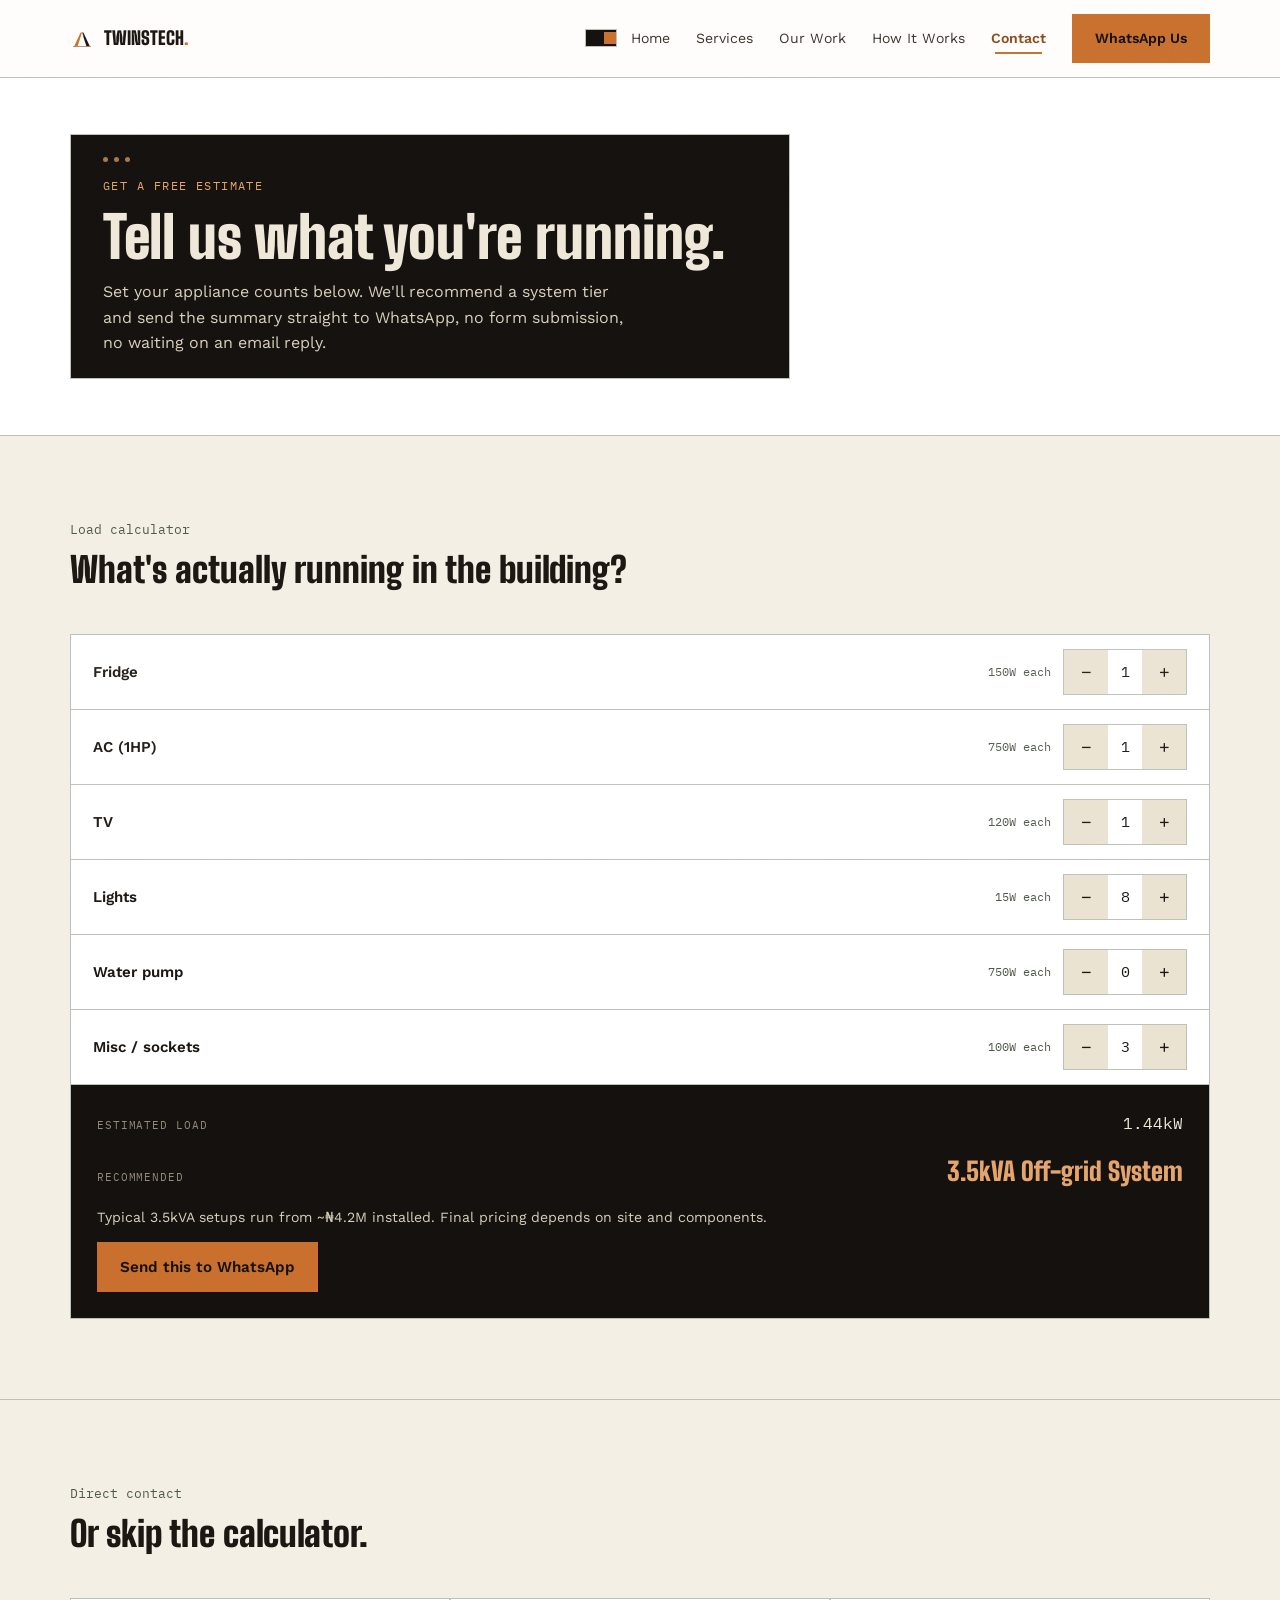
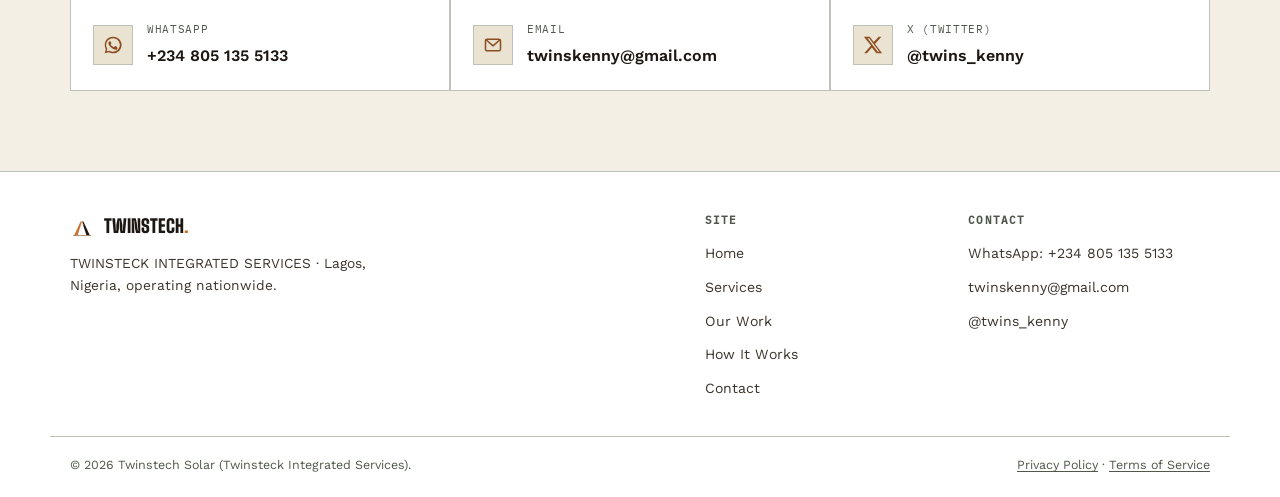
==== commit e07e7351: "Fix test-build metadata: real titles, remove noindex, point canonical/OG at live Vercel URL" ====
--- a/contact.html
+++ b/contact.html
@@ -7,29 +7,28 @@
 <link rel="preload" href="assets/fonts/bigshoulders-900.woff2" as="font" type="font/woff2" crossorigin>
 <link rel="preload" href="assets/fonts/worksans-400.woff2" as="font" type="font/woff2" crossorigin>
 <link rel="preload" href="assets/fonts/plexmono-400.woff2" as="font" type="font/woff2" crossorigin>
-<meta name="robots" content="noindex,nofollow">
-<title>Contact | Twinstech Solar (Study 03, test build)</title>
+<title>Contact | Twinstech Solar</title>
 <meta name="description" content="Get a free load estimate from Twinstech Solar, or message us directly on WhatsApp, email, or X.">
-<link rel="canonical" href="https://twinstech-solar.example/contact.html">
+<link rel="canonical" href="https://twinstech-solar.vercel.app/contact.html">
 <meta property="og:type" content="website">
-<meta property="og:url" content="https://twinstech-solar.example/contact.html">
+<meta property="og:url" content="https://twinstech-solar.vercel.app/contact.html">
 <meta property="og:title" content="Contact | Twinstech Solar">
 <meta property="og:description" content="Get a free load estimate from Twinstech Solar, or message us directly on WhatsApp, email, or X.">
-<meta property="og:image" content="https://twinstech-solar.example/assets/images/project-enugu.jpg">
+<meta property="og:image" content="https://twinstech-solar.vercel.app/assets/images/project-enugu.jpg">
 <meta property="og:site_name" content="Twinstech Solar">
 <meta property="og:locale" content="en_NG">
 <meta name="twitter:card" content="summary_large_image">
 <meta name="twitter:title" content="Contact | Twinstech Solar">
 <meta name="twitter:description" content="Get a free load estimate from Twinstech Solar, or message us directly on WhatsApp, email, or X.">
-<meta name="twitter:image" content="https://twinstech-solar.example/assets/images/project-enugu.jpg">
+<meta name="twitter:image" content="https://twinstech-solar.vercel.app/assets/images/project-enugu.jpg">
 <script type="application/ld+json">
 {
   "@context": "https://schema.org",
   "@type": "LocalBusiness",
   "name": "Twinstech Solar",
   "alternateName": "Twinsteck Integrated Services",
-  "image": "https://twinstech-solar.example/assets/images/project-enugu.jpg",
-  "url": "https://twinstech-solar.example/",
+  "image": "https://twinstech-solar.vercel.app/assets/images/project-enugu.jpg",
+  "url": "https://twinstech-solar.vercel.app/",
   "telephone": "+2348051355133",
   "email": "twinskenny@gmail.com",
   "address": { "@type": "PostalAddress", "addressLocality": "Lagos", "addressCountry": "NG" },
@@ -253,7 +252,6 @@
   <div class="container footer-bottom">
     <p>&copy; 2026 Twinstech Solar (Twinsteck Integrated Services).</p>
     <p><a href="privacy.html">Privacy Policy</a> &middot; <a href="terms.html">Terms of Service</a></p>
-    <p>Study 03 "Verify": test build, by Code and Canvas.</p>
   </div>
 </footer>
 
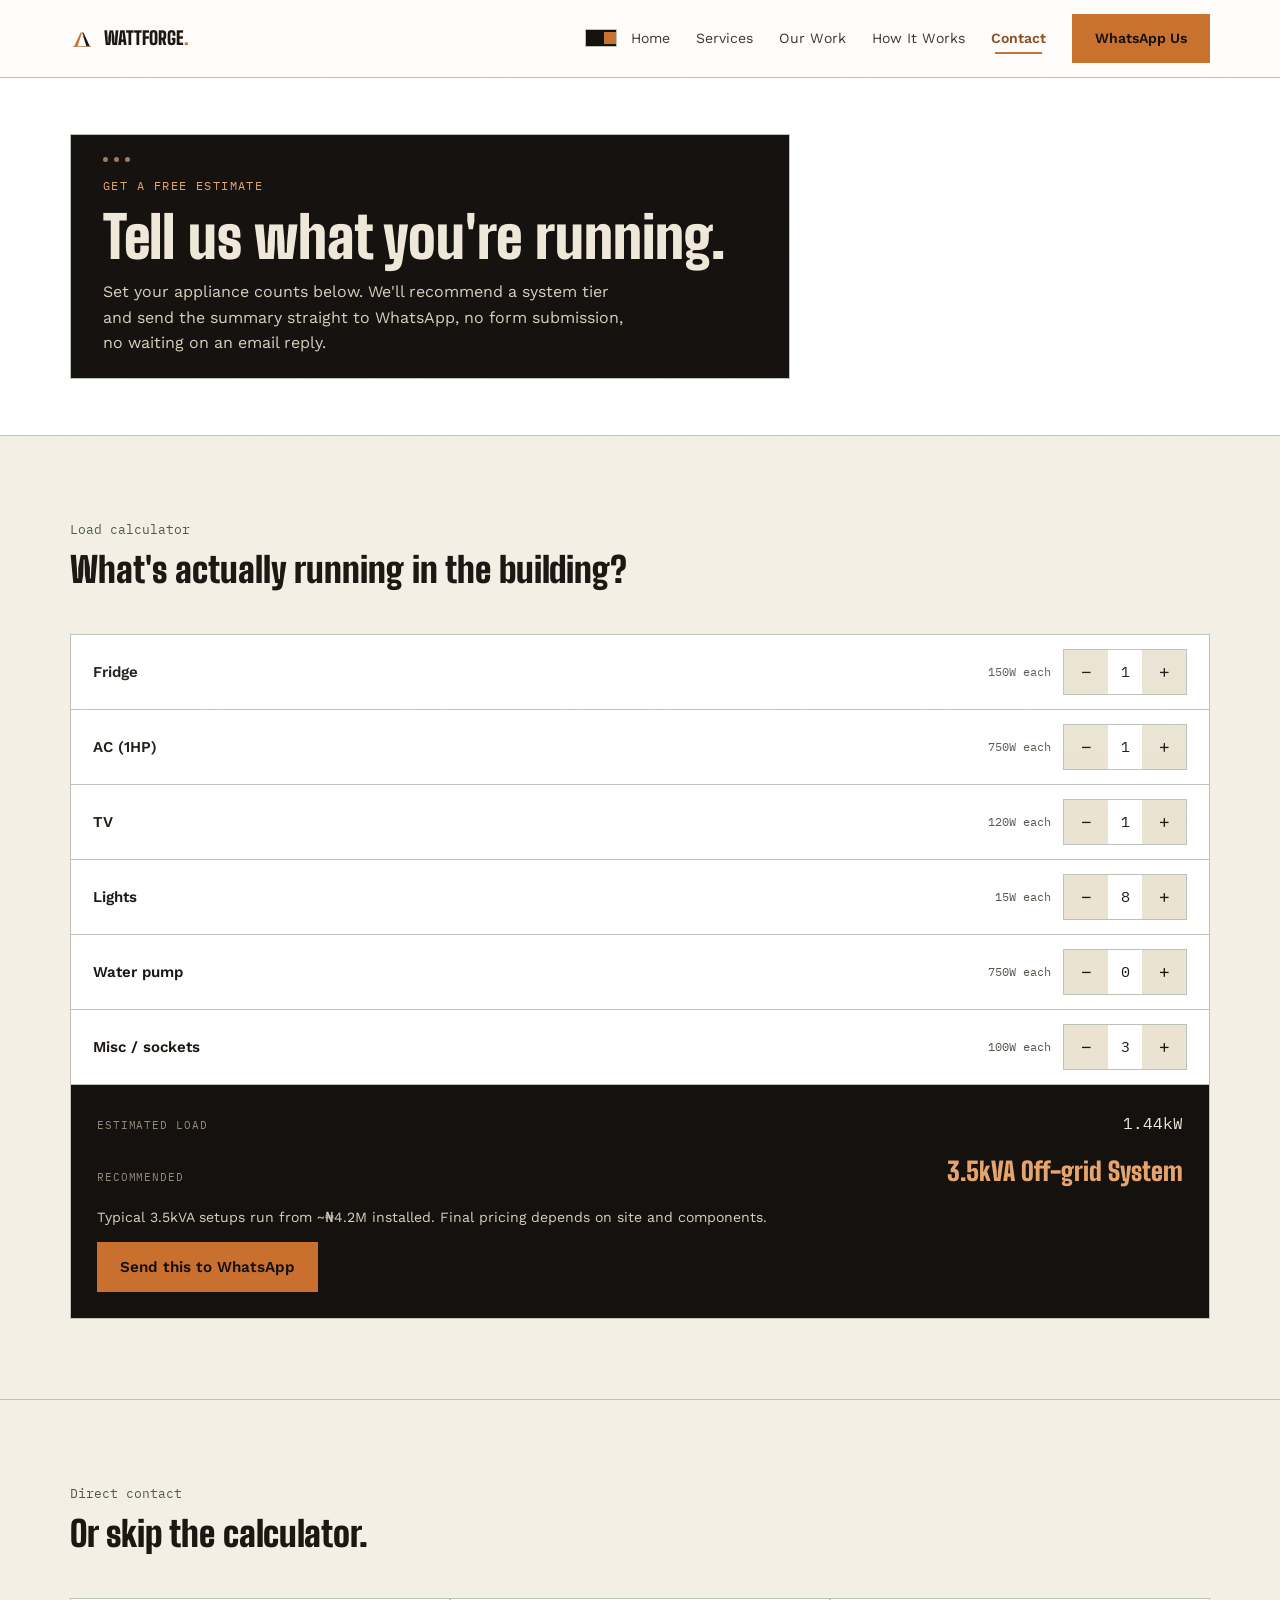
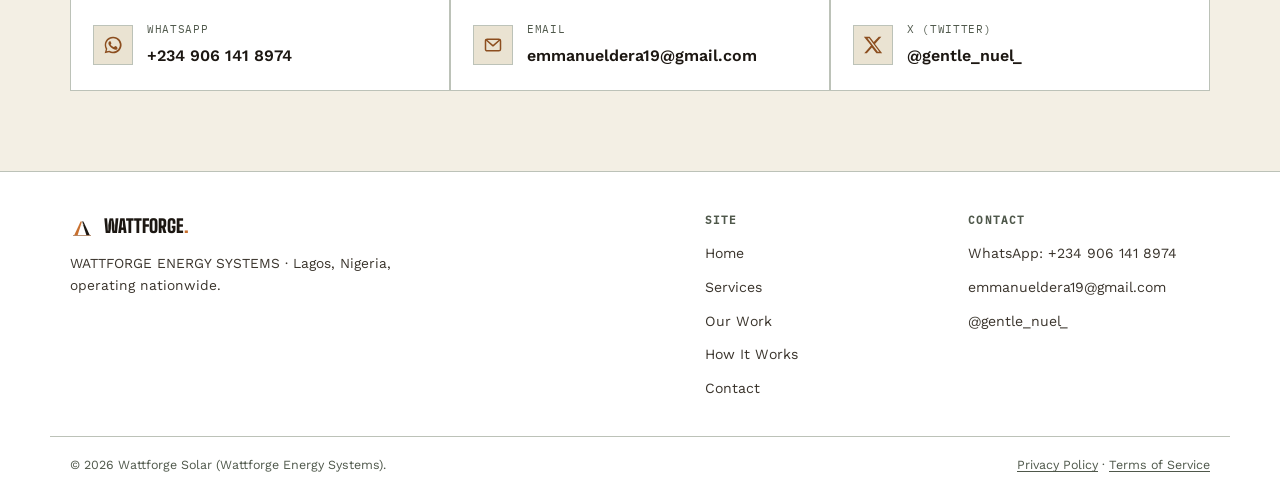
==== commit 917180bf: "Rebrand as Wattforge Solar for portfolio use Client (Twinstech Solar) never responded to the origina" ====
--- a/contact.html
+++ b/contact.html
@@ -7,33 +7,33 @@
 <link rel="preload" href="assets/fonts/bigshoulders-900.woff2" as="font" type="font/woff2" crossorigin>
 <link rel="preload" href="assets/fonts/worksans-400.woff2" as="font" type="font/woff2" crossorigin>
 <link rel="preload" href="assets/fonts/plexmono-400.woff2" as="font" type="font/woff2" crossorigin>
-<title>Contact | Twinstech Solar</title>
-<meta name="description" content="Get a free load estimate from Twinstech Solar, or message us directly on WhatsApp, email, or X.">
-<link rel="canonical" href="https://twinstech-solar.vercel.app/contact.html">
+<title>Contact | Wattforge Solar</title>
+<meta name="description" content="Get a free load estimate from Wattforge Solar, or message us directly on WhatsApp, email, or X.">
+<link rel="canonical" href="https://wattforge-solar.vercel.app/contact.html">
 <meta property="og:type" content="website">
-<meta property="og:url" content="https://twinstech-solar.vercel.app/contact.html">
-<meta property="og:title" content="Contact | Twinstech Solar">
-<meta property="og:description" content="Get a free load estimate from Twinstech Solar, or message us directly on WhatsApp, email, or X.">
-<meta property="og:image" content="https://twinstech-solar.vercel.app/assets/images/project-enugu.jpg">
-<meta property="og:site_name" content="Twinstech Solar">
+<meta property="og:url" content="https://wattforge-solar.vercel.app/contact.html">
+<meta property="og:title" content="Contact | Wattforge Solar">
+<meta property="og:description" content="Get a free load estimate from Wattforge Solar, or message us directly on WhatsApp, email, or X.">
+<meta property="og:image" content="https://wattforge-solar.vercel.app/assets/images/project-nsukka.jpg">
+<meta property="og:site_name" content="Wattforge Solar">
 <meta property="og:locale" content="en_NG">
 <meta name="twitter:card" content="summary_large_image">
-<meta name="twitter:title" content="Contact | Twinstech Solar">
-<meta name="twitter:description" content="Get a free load estimate from Twinstech Solar, or message us directly on WhatsApp, email, or X.">
-<meta name="twitter:image" content="https://twinstech-solar.vercel.app/assets/images/project-enugu.jpg">
+<meta name="twitter:title" content="Contact | Wattforge Solar">
+<meta name="twitter:description" content="Get a free load estimate from Wattforge Solar, or message us directly on WhatsApp, email, or X.">
+<meta name="twitter:image" content="https://wattforge-solar.vercel.app/assets/images/project-nsukka.jpg">
 <script type="application/ld+json">
 {
   "@context": "https://schema.org",
   "@type": "LocalBusiness",
-  "name": "Twinstech Solar",
-  "alternateName": "Twinsteck Integrated Services",
-  "image": "https://twinstech-solar.vercel.app/assets/images/project-enugu.jpg",
-  "url": "https://twinstech-solar.vercel.app/",
-  "telephone": "+2348051355133",
-  "email": "twinskenny@gmail.com",
+  "name": "Wattforge Solar",
+  "alternateName": "Wattforge Energy Systems",
+  "image": "https://wattforge-solar.vercel.app/assets/images/project-nsukka.jpg",
+  "url": "https://wattforge-solar.vercel.app/",
+  "telephone": "+2349061418974",
+  "email": "emmanueldera19@gmail.com",
   "address": { "@type": "PostalAddress", "addressLocality": "Lagos", "addressCountry": "NG" },
   "areaServed": "NG",
-  "sameAs": ["https://x.com/twins_kenny"],
+  "sameAs": ["https://x.com/gentle_nuel_"],
   "hasOfferCatalog": {
     "@type": "OfferCatalog",
     "name": "Services",
@@ -57,7 +57,7 @@
   <div class="container header-inner">
     <a href="index.html" class="brand-lockup">
       <img src="assets/images/logo-mark.svg" alt="" data-logo>
-      <span class="wordmark">TWINSTECH<span class="accent-dot">.</span></span>
+      <span class="wordmark">WATTFORGE<span class="accent-dot">.</span></span>
     </a>
     <div class="header-controls">
       <button class="theme-toggle" id="theme-toggle" type="button" aria-label="Toggle light mode" aria-pressed="false">
@@ -73,7 +73,7 @@
         <li><a href="our-work.html">Our Work</a></li>
         <li><a href="how-it-works.html">How It Works</a></li>
         <li><a href="contact.html" class="is-active">Contact</a></li>
-        <li><a class="btn btn-whatsapp header-cta" href="https://wa.me/2348051355133" target="_blank" rel="noopener">WhatsApp Us</a></li>
+        <li><a class="btn btn-whatsapp header-cta" href="https://wa.me/2349061418974" target="_blank" rel="noopener">WhatsApp Us</a></li>
       </ul>
     </nav>
     </div>
@@ -102,7 +102,7 @@
         </div>
       </div>
 
-      <div class="calc-panel" id="calculator" data-phone="2348051355133">
+      <div class="calc-panel" id="calculator" data-phone="2349061418974">
         <div class="calc-row" data-key="fridge" data-watt="150" data-min="0" data-max="10">
           <span class="cr-label">Fridge</span>
           <span class="cr-watt mono">150W each</span>
@@ -169,7 +169,7 @@
           </div>
           <p class="calc-note" data-tier-note></p>
           <div class="hero-ctas">
-            <a class="btn btn-primary" data-wa-link href="https://wa.me/2348051355133" target="_blank" rel="noopener">Send this to WhatsApp</a>
+            <a class="btn btn-primary" data-wa-link href="https://wa.me/2349061418974" target="_blank" rel="noopener">Send this to WhatsApp</a>
           </div>
         </div>
       </div>
@@ -186,31 +186,31 @@
       </div>
 
       <div class="contact-grid">
-        <a class="contact-block" href="https://wa.me/2348051355133" target="_blank" rel="noopener">
+        <a class="contact-block" href="https://wa.me/2349061418974" target="_blank" rel="noopener">
           <span class="cb-icon">
             <svg viewBox="0 0 24 24" fill="currentColor"><path d="M12 2a10 10 0 0 0-8.6 15L2 22l5.2-1.4A10 10 0 1 0 12 2Zm0 18.2a8.2 8.2 0 0 1-4.2-1.2l-.3-.2-3.1.8.8-3-.2-.3A8.2 8.2 0 1 1 12 20.2Zm4.5-6.1c-.2-.1-1.5-.7-1.7-.8-.2-.1-.4-.1-.6.1s-.7.8-.9 1c-.2.2-.3.2-.6.1a6.7 6.7 0 0 1-2-1.2 7.4 7.4 0 0 1-1.4-1.7c-.1-.2 0-.4.1-.5l.4-.5c.1-.1.2-.3.2-.4a.5.5 0 0 0 0-.5c-.1-.1-.6-1.4-.8-1.9-.2-.5-.4-.4-.6-.4h-.5a1 1 0 0 0-.7.3 3 3 0 0 0-.9 2.2c0 1.3.9 2.6 1.1 2.8.1.2 2 3 4.7 4.2a8 8 0 0 0 1.6.6 3.8 3.8 0 0 0 1.7.1c.5-.1 1.5-.6 1.7-1.2.2-.6.2-1.1.2-1.2-.1-.1-.3-.2-.5-.3Z"/></svg>
           </span>
           <span>
             <span class="cb-label">WhatsApp</span>
-            <span class="cb-value">+234 805 135 5133</span>
+            <span class="cb-value">+234 906 141 8974</span>
           </span>
         </a>
-        <a class="contact-block" href="mailto:twinskenny@gmail.com">
+        <a class="contact-block" href="mailto:emmanueldera19@gmail.com">
           <span class="cb-icon">
             <svg viewBox="0 0 24 24" fill="none" stroke="currentColor" stroke-width="1.8" stroke-linecap="round" stroke-linejoin="round"><rect x="3" y="5" width="18" height="14" rx="2"/><path d="m4 6 8 7 8-7"/></svg>
           </span>
           <span>
             <span class="cb-label">Email</span>
-            <span class="cb-value">twinskenny@gmail.com</span>
+            <span class="cb-value">emmanueldera19@gmail.com</span>
           </span>
         </a>
-        <a class="contact-block" href="https://x.com/twins_kenny" target="_blank" rel="noopener">
+        <a class="contact-block" href="https://x.com/gentle_nuel_" target="_blank" rel="noopener">
           <span class="cb-icon">
             <svg viewBox="0 0 24 24" fill="currentColor"><path d="M18.9 2H22l-7.6 8.7L23 22h-6.9l-5.4-6.9L4.6 22H1.5l8.1-9.3L1 2h7l4.9 6.3L18.9 2Zm-1.2 18h1.9L7.4 4H5.4l12.3 16Z"/></svg>
           </span>
           <span>
             <span class="cb-label">X (Twitter)</span>
-            <span class="cb-value">@twins_kenny</span>
+            <span class="cb-value">@gentle_nuel_</span>
           </span>
         </a>
       </div>
@@ -224,9 +224,9 @@
     <div class="footer-brand">
       <a href="index.html" class="brand-lockup">
         <img src="assets/images/logo-mark.svg" alt="" data-logo>
-        <span class="wordmark">TWINSTECH<span class="accent-dot">.</span></span>
+        <span class="wordmark">WATTFORGE<span class="accent-dot">.</span></span>
       </a>
-      <p>TWINSTECK INTEGRATED SERVICES · Lagos, Nigeria, operating nationwide.</p>
+      <p>WATTFORGE ENERGY SYSTEMS · Lagos, Nigeria, operating nationwide.</p>
     </div>
     <div class="footer-cols">
       <div class="footer-links">
@@ -242,20 +242,20 @@
       <div class="footer-contact">
         <h3>Contact</h3>
         <ul>
-          <li><a href="https://wa.me/2348051355133" target="_blank" rel="noopener">WhatsApp: +234 805 135 5133</a></li>
-          <li><a href="mailto:twinskenny@gmail.com">twinskenny@gmail.com</a></li>
-          <li><a href="https://x.com/twins_kenny" target="_blank" rel="noopener">@twins_kenny</a></li>
+          <li><a href="https://wa.me/2349061418974" target="_blank" rel="noopener">WhatsApp: +234 906 141 8974</a></li>
+          <li><a href="mailto:emmanueldera19@gmail.com">emmanueldera19@gmail.com</a></li>
+          <li><a href="https://x.com/gentle_nuel_" target="_blank" rel="noopener">@gentle_nuel_</a></li>
         </ul>
       </div>
     </div>
   </div>
   <div class="container footer-bottom">
-    <p>&copy; 2026 Twinstech Solar (Twinsteck Integrated Services).</p>
+    <p>&copy; 2026 Wattforge Solar (Wattforge Energy Systems).</p>
     <p><a href="privacy.html">Privacy Policy</a> &middot; <a href="terms.html">Terms of Service</a></p>
   </div>
 </footer>
 
-<a href="https://wa.me/2348051355133" class="sticky-whatsapp" target="_blank" rel="noopener">
+<a href="https://wa.me/2349061418974" class="sticky-whatsapp" target="_blank" rel="noopener">
   <svg viewBox="0 0 24 24" fill="currentColor"><path d="M12 2a10 10 0 0 0-8.6 15L2 22l5.2-1.4A10 10 0 1 0 12 2Zm0 18.2a8.2 8.2 0 0 1-4.2-1.2l-.3-.2-3.1.8.8-3-.2-.3A8.2 8.2 0 1 1 12 20.2Zm4.5-6.1c-.2-.1-1.5-.7-1.7-.8-.2-.1-.4-.1-.6.1s-.7.8-.9 1c-.2.2-.3.2-.6.1a6.7 6.7 0 0 1-2-1.2 7.4 7.4 0 0 1-1.4-1.7c-.1-.2 0-.4.1-.5l.4-.5c.1-.1.2-.3.2-.4a.5.5 0 0 0 0-.5c-.1-.1-.6-1.4-.8-1.9-.2-.5-.4-.4-.6-.4h-.5a1 1 0 0 0-.7.3 3 3 0 0 0-.9 2.2c0 1.3.9 2.6 1.1 2.8.1.2 2 3 4.7 4.2a8 8 0 0 0 1.6.6 3.8 3.8 0 0 0 1.7.1c.5-.1 1.5-.6 1.7-1.2.2-.6.2-1.1.2-1.2-.1-.1-.3-.2-.5-.3Z"/></svg>
   Chat on WhatsApp
 </a>
--- a/assets/css/style.css
+++ b/assets/css/style.css
@@ -1,9 +1,9 @@
 /* ============================================================
-   Twinstech Solar — Study 03 "Verify"
+   Wattforge Solar — Study 03 "Verify"
    Built from scratch around one idea: the whole page is a single
    evidence document, not a stack of marketing sections. Charcoal/
    copper/porcelain system from Study 01. Self-hosted fonts,
-   mobile-first. Business facts only from twinstech-build-brief-main.md.
+   mobile-first. Portfolio build: fictionalized business, case studies and contact details.
    ============================================================ */
 
 @font-face{
@@ -342,7 +342,7 @@
 
 /* ---------------- hero: nameplate over full-bleed photo ---------------- */
 .hero{ position:relative; min-height:min(82vh, 680px); display:flex; align-items:flex-end; overflow:hidden; border-bottom:1px solid var(--line); }
-.hero-photo{ position:absolute; inset:0; background-image:url('../images/project-enugu.jpg'); background-size:cover; background-position:50% 62%; }
+.hero-photo{ position:absolute; inset:0; background-image:url('../images/project-nsukka.jpg'); background-size:cover; background-position:50% 62%; }
 /* On narrow/tall viewports the hero container becomes taller relative to
    its width than this photo's own 4:3 ratio, so `cover` stops cropping the
    vertical axis at all (it crops width instead) and the tree/grass/house
@@ -458,7 +458,7 @@
 @media (min-width:700px){ .evidence-grid{ grid-template-columns:repeat(3,1fr); } }
 
 
-/* ---------------- capability tags ("why Twinstech", no icon cards) ---------------- */
+/* ---------------- capability tags ("why Wattforge", no icon cards) ---------------- */
 .tag-row{ display:flex; flex-wrap:wrap; gap:10px; }
 .cap-tag{
   font-family:'IBM Plex Mono', monospace; font-size:0.82rem; letter-spacing:0.02em;
